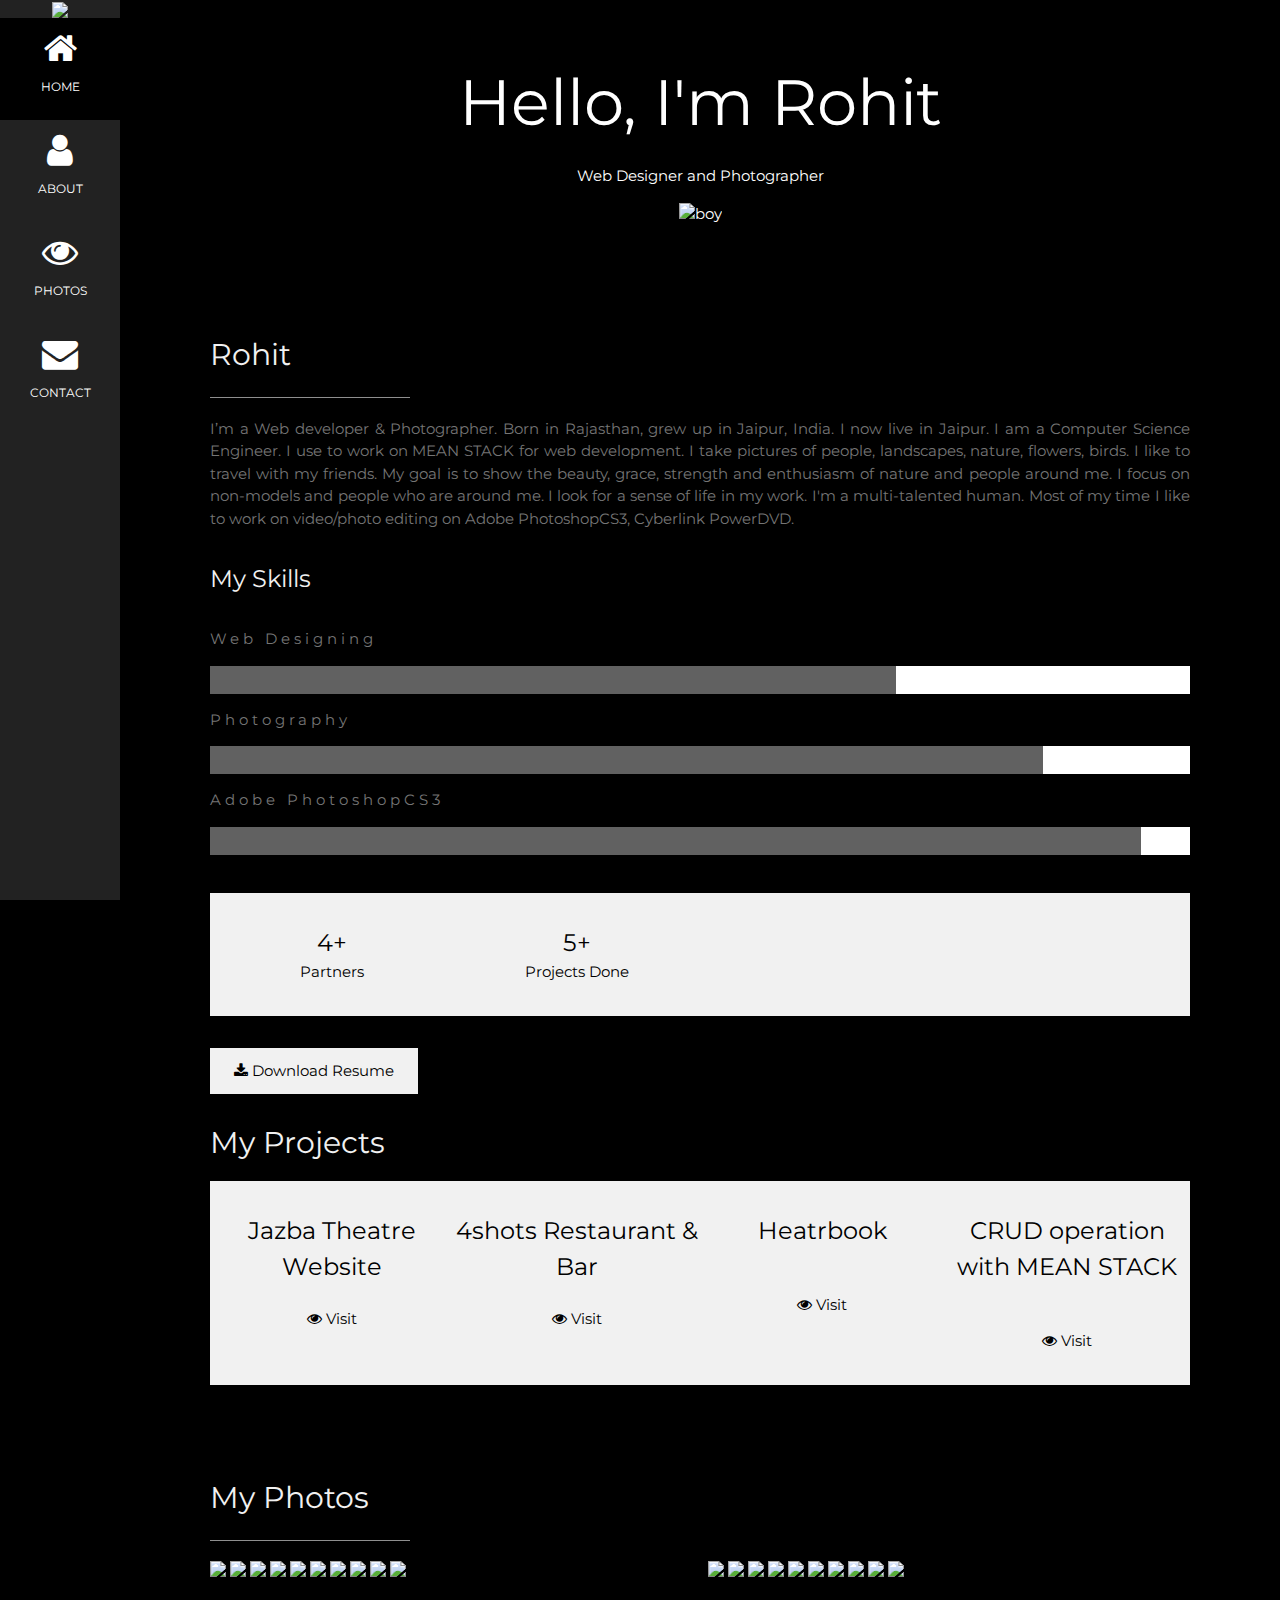
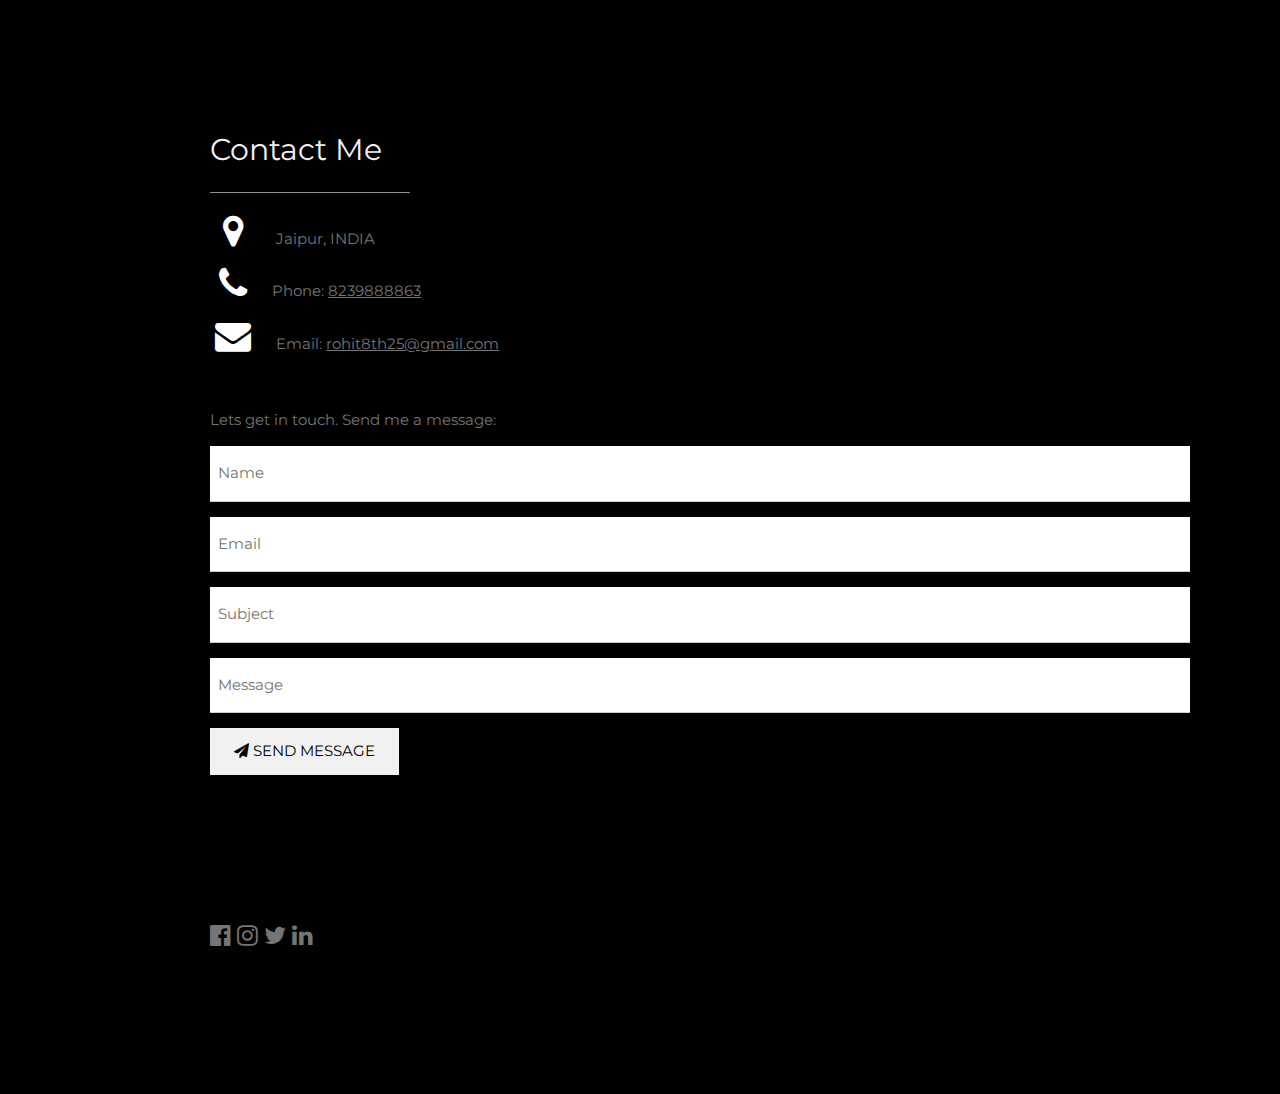
==== main.html @ ea78cacd "Add files via upload" ====
<!DOCTYPE html>
<html>
<title>Rohit</title>
<head>
<meta charset="UTF-8">
<meta name="viewport" content="width=device-width, initial-scale=1">
<link rel="stylesheet" href="https://www.w3schools.com/w3css/4/w3.css">
<link rel="stylesheet" href="https://fonts.googleapis.com/css?family=Montserrat">
<link rel="stylesheet" href="https://cdnjs.cloudflare.com/ajax/libs/font-awesome/4.7.0/css/font-awesome.min.css">
<meta charset="UTF-8">
<meta name="viewport" content="width=device-width, initial-scale=1">
<link rel="stylesheet" href="https://www.w3schools.com/w3css/4/w3.css">
<link rel="stylesheet" href="https://fonts.googleapis.com/css?family=Lato">
<link rel="stylesheet" href="https://cdnjs.cloudflare.com/ajax/libs/font-awesome/4.7.0/css/font-awesome.min.css">
<style>
body, h1,h2,h3,h4,h5,h6 {font-family: "Montserrat", sans-serif}
.w3-row-padding img {margin-bottom: 12px}
/* Set the width of the sidebar to 120px */
.w3-sidebar {width: 120px;background: #222;}
/* Add a left margin to the "page content" that matches the width of the sidebar (120px) */
#main {margin-left: 120px}
/* Remove margins from "page content" on small screens */
@media only screen and (max-width: 600px) {#main {margin-left: 0}}
</style>

<link rel="icon" type="x-icon" href="rohit.ico" />
</head>
<body class="w3-black">

<!-- Icon Bar (Sidebar - hidden on small screens) -->
<nav class="w3-sidebar w3-bar-block w3-small w3-hide-small w3-center">
  <!-- Avatar image in top left corner -->
  <img src="image/dp1.jpg" style="width:100%">
  <a href="#" class="w3-bar-item w3-button w3-padding-large w3-black">
    <i class="fa fa-home w3-xxlarge"></i>
    <p>HOME</p>
  </a>
  <a href="#about" class="w3-bar-item w3-button w3-padding-large w3-hover-black">
    <i class="fa fa-user w3-xxlarge"></i>
    <p>ABOUT</p>
  </a>
  <a href="#photos" class="w3-bar-item w3-button w3-padding-large w3-hover-black">
    <i class="fa fa-eye w3-xxlarge"></i>
    <p>PHOTOS</p>
  </a>
  <a href="#contact" class="w3-bar-item w3-button w3-padding-large w3-hover-black">
    <i class="fa fa-envelope w3-xxlarge"></i>
    <p>CONTACT</p>
  </a>
</nav>

<!-- Navbar on small screens (Hidden on medium and large screens) -->
<div class="w3-top w3-hide-large w3-hide-medium" id="myNavbar">
  <div class="w3-bar w3-black w3-opacity w3-hover-opacity-off w3-center w3-small">
    <a href="#" class="w3-bar-item w3-button" style="width:25% !important">HOME</a>
    <a href="#about" class="w3-bar-item w3-button" style="width:25% !important">ABOUT</a>
    <a href="#photos" class="w3-bar-item w3-button" style="width:25% !important">PHOTOS</a>
    <a href="#contact" class="w3-bar-item w3-button" style="width:25% !important">CONTACT</a>
  </div>
</div>

<!-- Page Content -->
<div class="w3-padding-large" id="main">
  <!-- Header/Home -->
  <header class="w3-container w3-padding-32 w3-center w3-black" id="home">
    <h1 class="w3-jumbo"><span class="w3-hide-small">Hello, I'm</span> Rohit</h1>
    <p>Web Designer and Photographer</p>
    <img src="image/full COPY.jpg" alt="boy" class="w3-image" width="992" height="1108">
  </header>

  <!-- About Section -->
  <div class="w3-content w3-justify w3-text-grey w3-padding-64" id="about">
    <h2 class="w3-text-light-grey">Rohit</h2>
    <hr style="width:200px" class="w3-opacity">
    <p>I’m a Web developer & Photographer. Born in Rajasthan, grew up in Jaipur, India. I now live in Jaipur. 
        I am a Computer Science Engineer. I use to work on MEAN STACK for web development.
        I take pictures of people, landscapes, nature, flowers, birds.
        I like to travel with my friends.
        My goal is to show the beauty, grace, strength and enthusiasm of nature and people around me. I focus on non-models and
        people who are around me. I look for a sense of life in my work. I'm a multi-talented human. 
        Most of my time I like to work on video/photo editing on Adobe PhotoshopCS3, Cyberlink PowerDVD.
    </p>
    <h3 class="w3-padding-16 w3-text-light-grey">My Skills</h3>
    <p class="w3-wide">Web Designing</p>
    <div class="w3-white">
      <div class="w3-dark-grey" style="height:28px;width:70%"></div>
    </div>
    <p class="w3-wide">Photography</p>
    <div class="w3-white">
      <div class="w3-dark-grey" style="height:28px;width:85%"></div>
    </div>
    <p class="w3-wide">Adobe PhotoshopCS3</p>
    <div class="w3-white">
      <div class="w3-dark-grey" style="height:28px;width:95%"></div>
    </div><br>
    
    <div class="w3-row w3-center w3-padding-16 w3-section w3-light-grey">
      <div class="w3-quarter w3-section">
        <span class="w3-xlarge">4+</span><br>
        Partners
      </div>
      <div class="w3-quarter w3-section">
        <span class="w3-xlarge">5+</span><br>
        Projects Done
      </div>
      <!-- <div class="w3-quarter w3-section">
        <span class="w3-xlarge">89+</span><br>
        Happy Clients
      </div> -->
      <!-- <div class="w3-quarter w3-section">
        <span class="w3-xlarge">150+</span><br>
        Meetings
      </div> -->
    </div>

    <button class="w3-button w3-light-grey w3-padding-large w3-section">
      <i class="fa fa-download"></i> <a href="Rohit's Resume.pdf" style="text-decoration: none"> Download Resume </a>
    </button>
    
    <!-- Grid for pricing tables
    <h3 class="w3-padding-16 w3-text-light-grey">My Price</h3>
    <div class="w3-row-padding" style="margin:0 -16px">
      <div class="w3-half w3-margin-bottom">
        <ul class="w3-ul w3-white w3-center w3-opacity w3-hover-opacity-off">
          <li class="w3-dark-grey w3-xlarge w3-padding-32">Basic</li>
          <li class="w3-padding-16">Web Design</li>
          <li class="w3-padding-16">Photography</li>
          <li class="w3-padding-16">5GB Storage</li>
          <li class="w3-padding-16">Mail Support</li>
          <li class="w3-padding-16">
            <h2>$ 10</h2>
            <span class="w3-opacity">per month</span>
          </li>
          <li class="w3-light-grey w3-padding-24">
            <button class="w3-button w3-white w3-padding-large w3-hover-black">Sign Up</button>
          </li>
        </ul>
      </div>

      <div class="w3-half">
        <ul class="w3-ul w3-white w3-center w3-opacity w3-hover-opacity-off">
          <li class="w3-dark-grey w3-xlarge w3-padding-32">Pro</li>
          <li class="w3-padding-16">Web Design</li>
          <li class="w3-padding-16">Photography</li>
          <li class="w3-padding-16">50GB Storage</li>
          <li class="w3-padding-16">Endless Support</li>
          <li class="w3-padding-16">
            <h2>$ 25</h2>
            <span class="w3-opacity">per month</span>
          </li>
          <li class="w3-light-grey w3-padding-24">
            <button class="w3-button w3-white w3-padding-large w3-hover-black">Sign Up</button>
          </li>
        </ul>
      </div>
    End Grid/Pricing tables
    </div> -->
    
    <!-- Testimonials -->
    <!-- <h3 class="w3-padding-24 w3-text-light-grey">My Reputation</h3>  
    <img src="/w3images/bandmember.jpg" alt="Avatar" class="w3-left w3-circle w3-margin-right" style="width:80px">
    <p><span class="w3-large w3-margin-right">Chris Fox.</span> CEO at Mighty Schools.</p>
    <p>Jane Doe saved us from a web disaster.</p><br>
    
    <img src="/w3images/avatar_g2.jpg" alt="Avatar" class="w3-left w3-circle w3-margin-right" style="width:80px">
    <p><span class="w3-large w3-margin-right">Rebecca Flex.</span> CEO at Company.</p>
    <p>No one is better than Jane Doe.</p>
  </div>  --><br>

  <h2 class="w3-text-light-grey">My Projects</h2>
  <div class="w3-row w3-center w3-padding-16 w3-section w3-light-grey">
        <div class="w3-quarter w3-section">
          <span class="w3-xlarge">Jazba Theatre Website</span><br><br>
          <i class="fa fa-eye"></i><a href="http://jazbatheatre.000webhostapp.com/" style="text-decoration: none"> Visit</a>
        </div>
        
        <div class="w3-quarter w3-section">
            <span class="w3-xlarge">4shots Restaurant & Bar</span><br><br>
            <i class="fa fa-eye"></i><a href="www.4shots.000webhostapp.com" style="text-decoration: none"> Visit</a>
        </div>

        <div class="w3-quarter w3-section">
             <span class="w3-xlarge">Heatrbook</span><br><br><br>
            <i class="fa fa-eye"></i><a href="#" style="text-decoration: none"> Visit</a>
        </div>

        <div class="w3-quarter w3-section">
            <span class="w3-xlarge">CRUD operation with MEAN STACK</span><br><br><br>
            <i class="fa fa-eye"></i><a href="#" style="text-decoration: none"> Visit</a>
        </div>



  
      </div>
  
  <!-- Portfolio Section -->
  <div class="w3-padding-64 w3-content" id="photos">
    <h2 class="w3-text-light-grey">My Photos</h2>
    <hr style="width:200px" class="w3-opacity">

    <!-- Grid for photos -->
    <div class="w3-row-padding" style="margin:0 -16px">
      <div class="w3-half">
        <img src="image/1.jpg" style="width:100%">
        <img src="image/2.jpg" style="width:100%">
        <img src="image/3.jpg" style="width:100%">
        <img src="image/4.jpg" style="width:100%">
        <img src="image/5.jpg" style="width:100%">
        <img src="image/6.jpg" style="width:100%">
        <img src="image/7.jpg" style="width:100%">
        <img src="image/8.jpg" style="width:100%">
        <img src="image/9.jpg" style="width:100%">
        <img src="image/20.jpg" style="width:100%">
        
      </div>

      <div class="w3-half">
            <img src="image/11.jpg" style="width:100%">  
            <img src="image/12.jpg" style="width:100%">
            <img src="image/13.jpg" style="width:100%">
            <img src="image/14.jpg" style="width:100%">
            <img src="image/15.jpg" style="width:100%">
            <img src="image/16.jpg" style="width:100%">
            <img src="image/17.jpg" style="width:100%">
            <img src="image/18.jpg" style="width:100%">
            <img src="image/19.jpg" style="width:100%">
            <img src="image/21.jpg" style="width:100%">
      </div>
    <!-- End photo grid -->
    </div>
  <!-- End Portfolio Section -->
  </div>

  <!-- Contact Section -->
  <div class="w3-padding-64 w3-content w3-text-grey" id="contact">
    <h2 class="w3-text-light-grey">Contact Me</h2>
    <hr style="width:200px" class="w3-opacity">

    <div class="w3-section">
      <p><i class="fa fa-map-marker fa-fw w3-text-white w3-xxlarge w3-margin-right"></i> Jaipur, INDIA</p>
      <p><i class="fa fa-phone fa-fw w3-text-white w3-xxlarge w3-margin-right"></i>Phone: <a href="tel:8239888863">8239888863</a></p>
      <p><i class="fa fa-envelope fa-fw w3-text-white w3-xxlarge w3-margin-right"> </i> Email: <a href="mailto:rohit8th35@gmail.com">rohit8th25@gmail.com</a> </p>
    </div><br>
    <p>Lets get in touch. Send me a message:</p>

    <form action="/action_page.php" target="_blank">
      <p><input class="w3-input w3-padding-16" type="text" placeholder="Name" required name="Name"></p>
      <p><input class="w3-input w3-padding-16" type="text" placeholder="Email" required name="Email"></p>
      <p><input class="w3-input w3-padding-16" type="text" placeholder="Subject" required name="Subject"></p>
      <p><input class="w3-input w3-padding-16" type="text" placeholder="Message" required name="Message"></p>
      <p>
        <button class="w3-button w3-light-grey w3-padding-large" type="submit">
          <i class="fa fa-paper-plane"></i> SEND MESSAGE
        </button>
      </p>
    </form>
  <!-- End Contact Section -->
  </div>
  
    <!-- Footer -->
  <footer class="w3-content w3-padding-64 w3-text-grey w3-xlarge">
    <a href="https://www.facebook.com/RNForever77"><i class="fa fa-facebook-official w3-hover-opacity"></a></i>
    <a href="https://www.instagram.com/rnforever77/"></a><i class="fa fa-instagram w3-hover-opacity"></a></i>
    <a href="https://twitter.com/rohit8th25"><i class="fa fa-twitter w3-hover-opacity"></a></i>
    <a href="https://www.linkedin.com/in/rohitlikhala7797/"><i class="fa fa-linkedin w3-hover-opacity"></a></i>
  <!-- End footer -->
  </footer>

<!-- END PAGE CONTENT -->
</div>

</body>
</html>
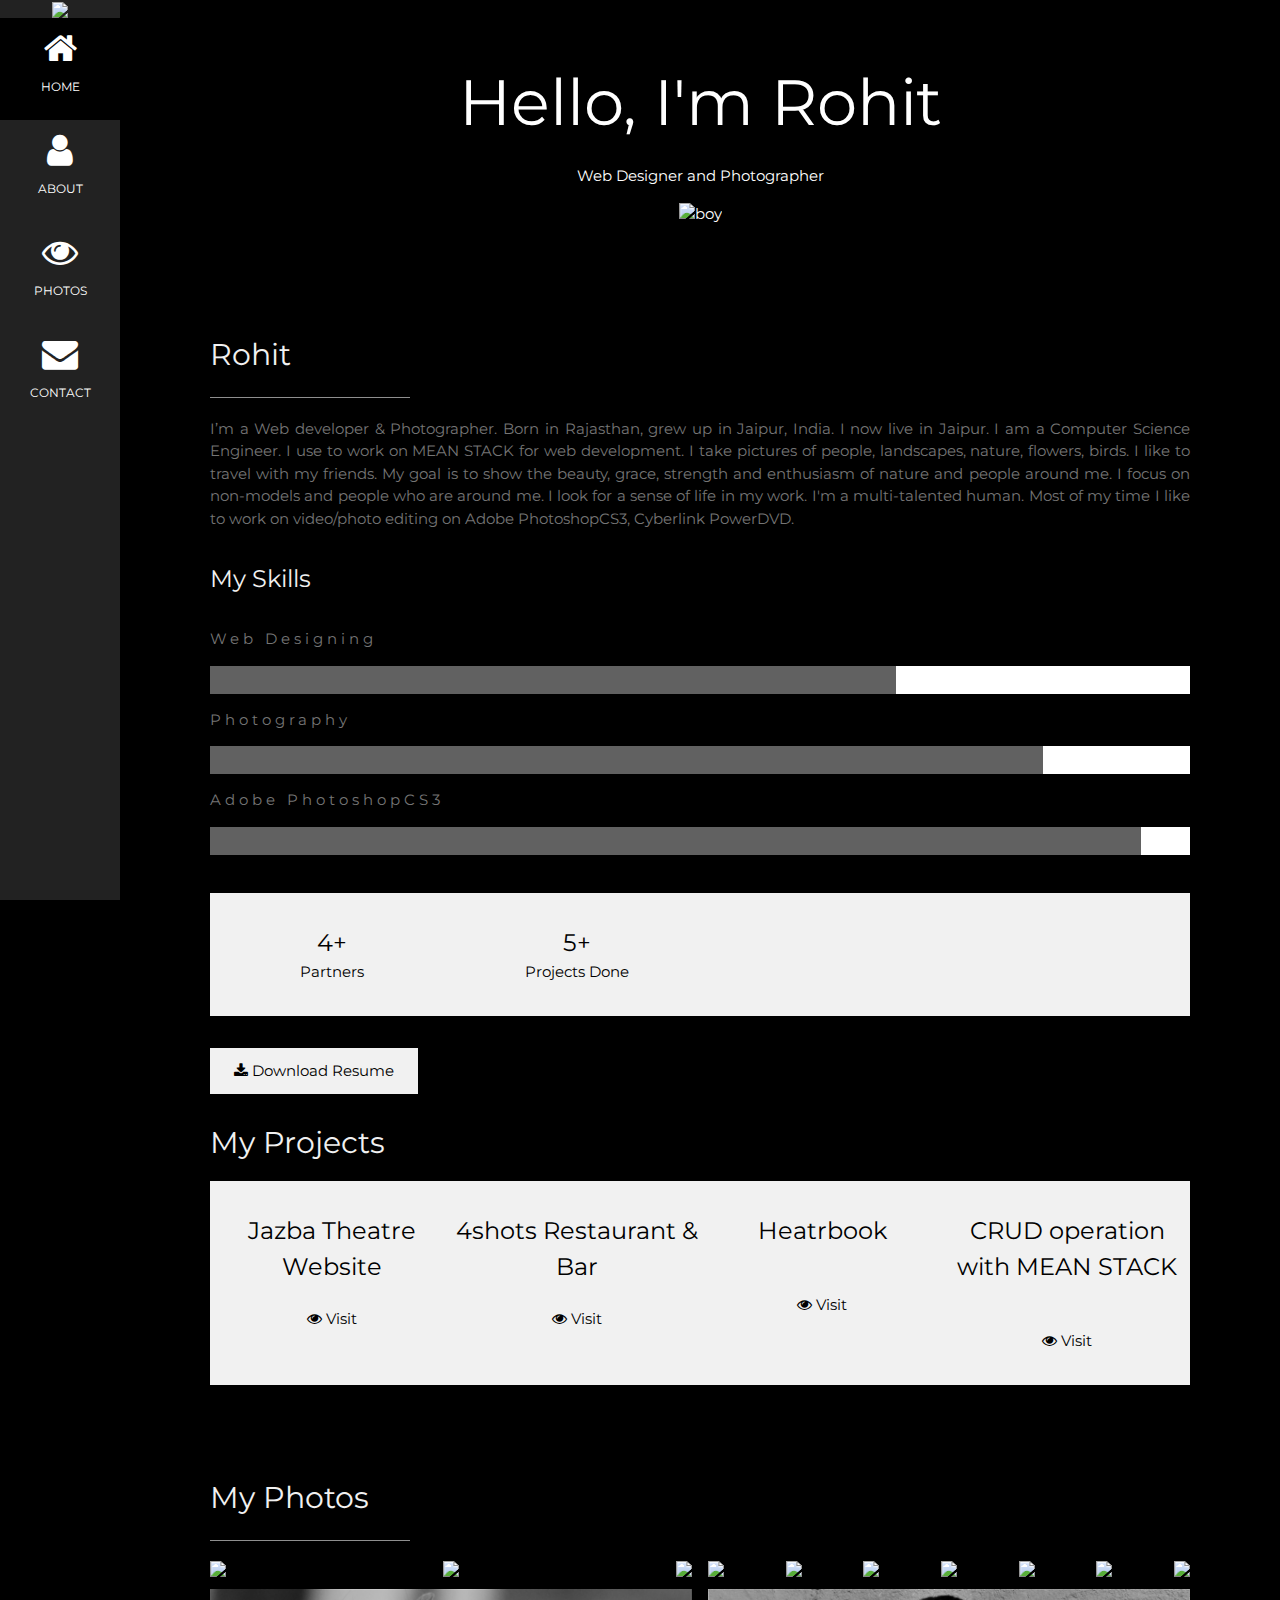
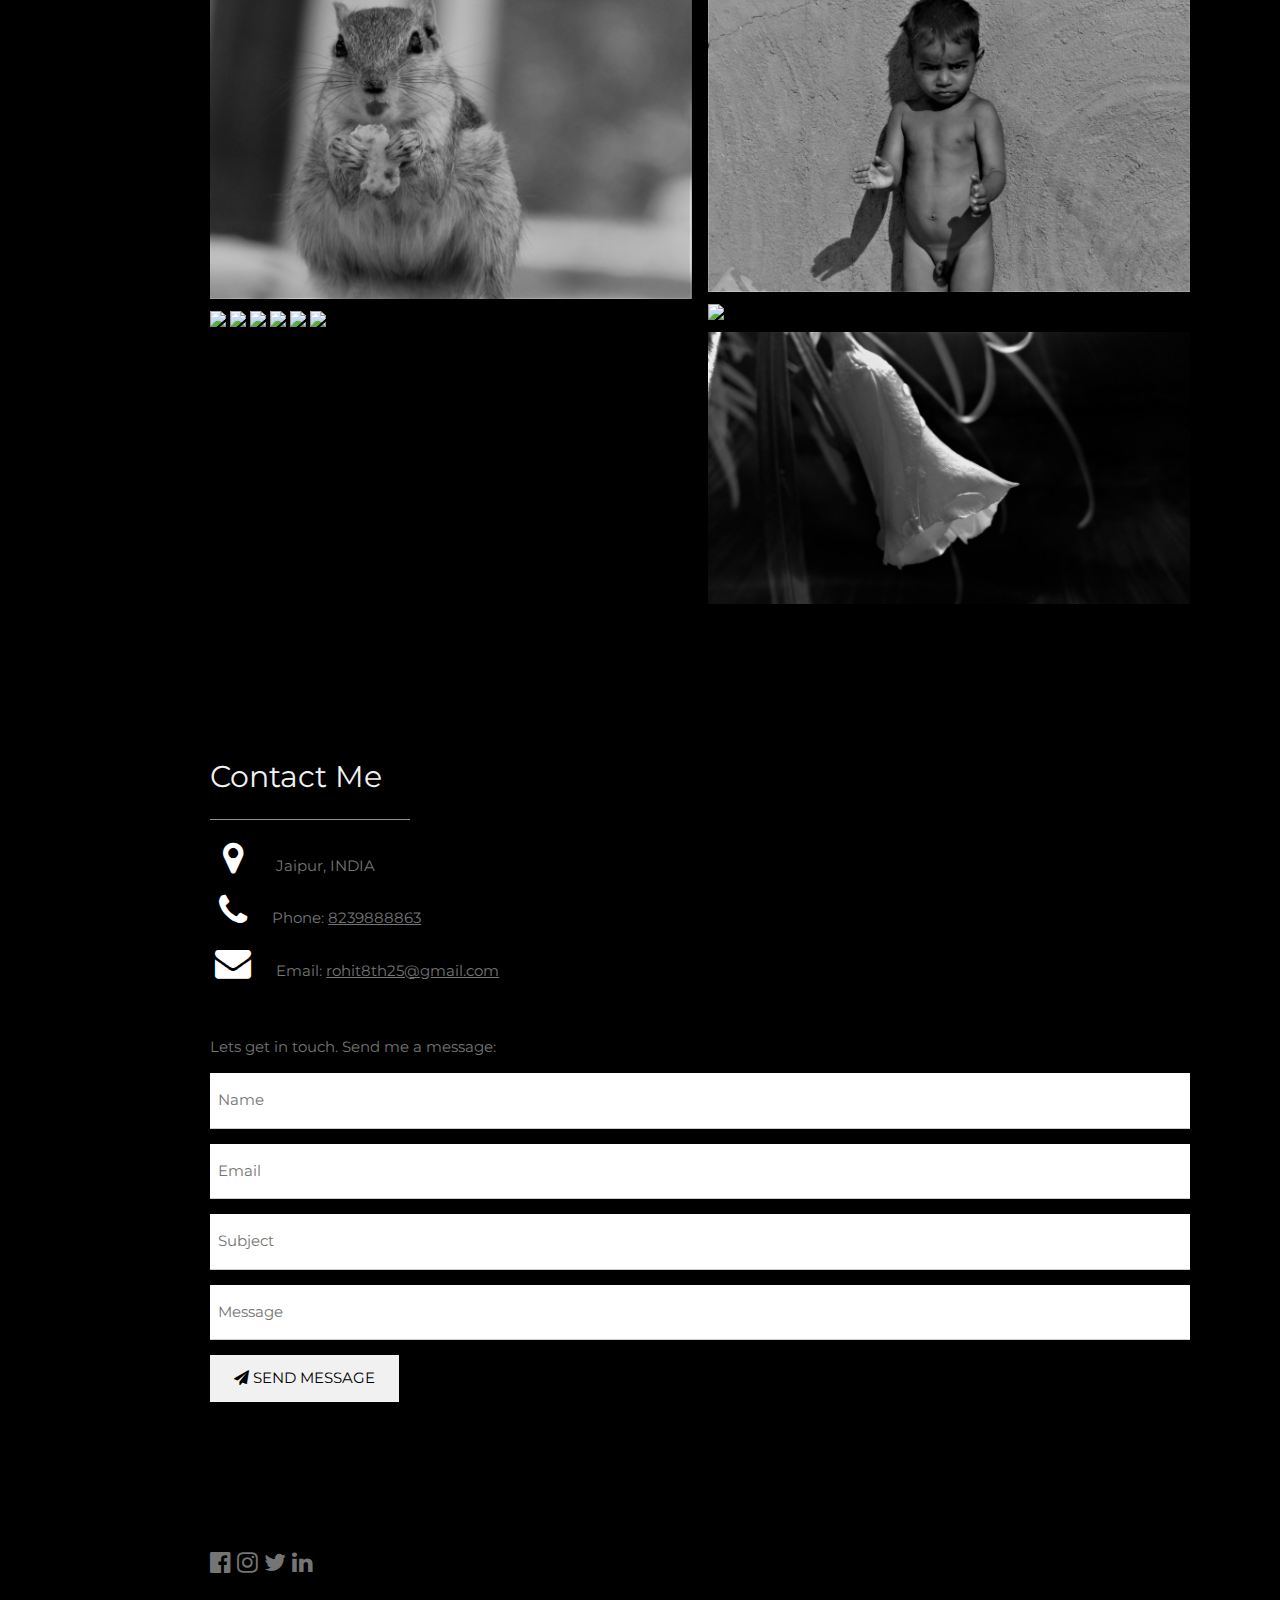
==== commit aa874981: "Update main.html" ====
--- a/main.html
+++ b/main.html
@@ -202,30 +202,30 @@
     <!-- Grid for photos -->
     <div class="w3-row-padding" style="margin:0 -16px">
       <div class="w3-half">
-        <img src="image/1.jpg" style="width:100%">
-        <img src="image/2.jpg" style="width:100%">
-        <img src="image/3.jpg" style="width:100%">
-        <img src="image/4.jpg" style="width:100%">
-        <img src="image/5.jpg" style="width:100%">
-        <img src="image/6.jpg" style="width:100%">
-        <img src="image/7.jpg" style="width:100%">
-        <img src="image/8.jpg" style="width:100%">
-        <img src="image/9.jpg" style="width:100%">
-        <img src="image/20.jpg" style="width:100%">
+        <img src="1.jpg" style="width:100%">
+        <img src="2.jpg" style="width:100%">
+        <img src="3.jpg" style="width:100%">
+        <img src="4.jpg" style="width:100%">
+        <img src="5.jpg" style="width:100%">
+        <img src="6.jpg" style="width:100%">
+        <img src="7.jpg" style="width:100%">
+        <img src="8.jpg" style="width:100%">
+        <img src="9.jpg" style="width:100%">
+        <img src="20.jpg" style="width:100%">
         
       </div>
 
       <div class="w3-half">
-            <img src="image/11.jpg" style="width:100%">  
-            <img src="image/12.jpg" style="width:100%">
-            <img src="image/13.jpg" style="width:100%">
-            <img src="image/14.jpg" style="width:100%">
-            <img src="image/15.jpg" style="width:100%">
-            <img src="image/16.jpg" style="width:100%">
-            <img src="image/17.jpg" style="width:100%">
-            <img src="image/18.jpg" style="width:100%">
-            <img src="image/19.jpg" style="width:100%">
-            <img src="image/21.jpg" style="width:100%">
+            <img src="11.jpg" style="width:100%">  
+            <img src="12.jpg" style="width:100%">
+            <img src="13.jpg" style="width:100%">
+            <img src="14.jpg" style="width:100%">
+            <img src="15.jpg" style="width:100%">
+            <img src="16.jpg" style="width:100%">
+            <img src="17.jpg" style="width:100%">
+            <img src="18.jpg" style="width:100%">
+            <img src="19.jpg" style="width:100%">
+            <img src="21.jpg" style="width:100%">
       </div>
     <!-- End photo grid -->
     </div>
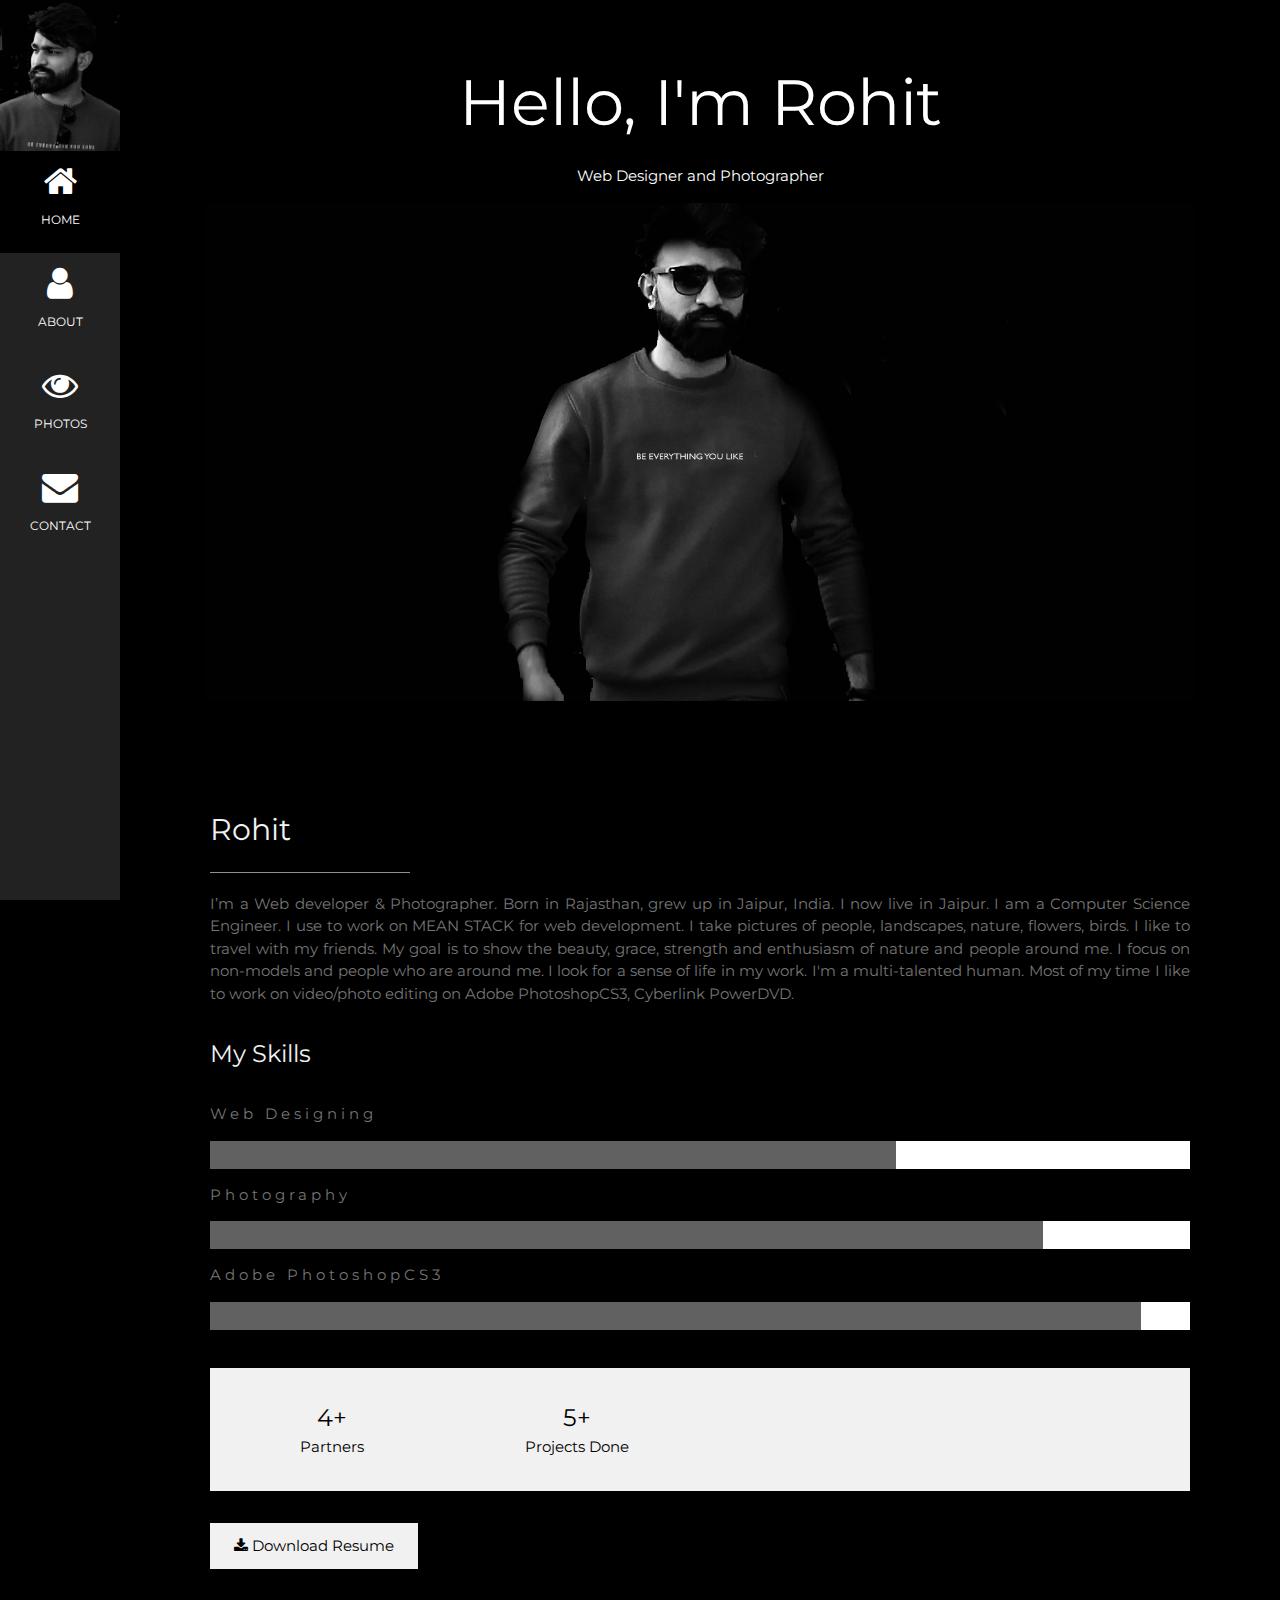
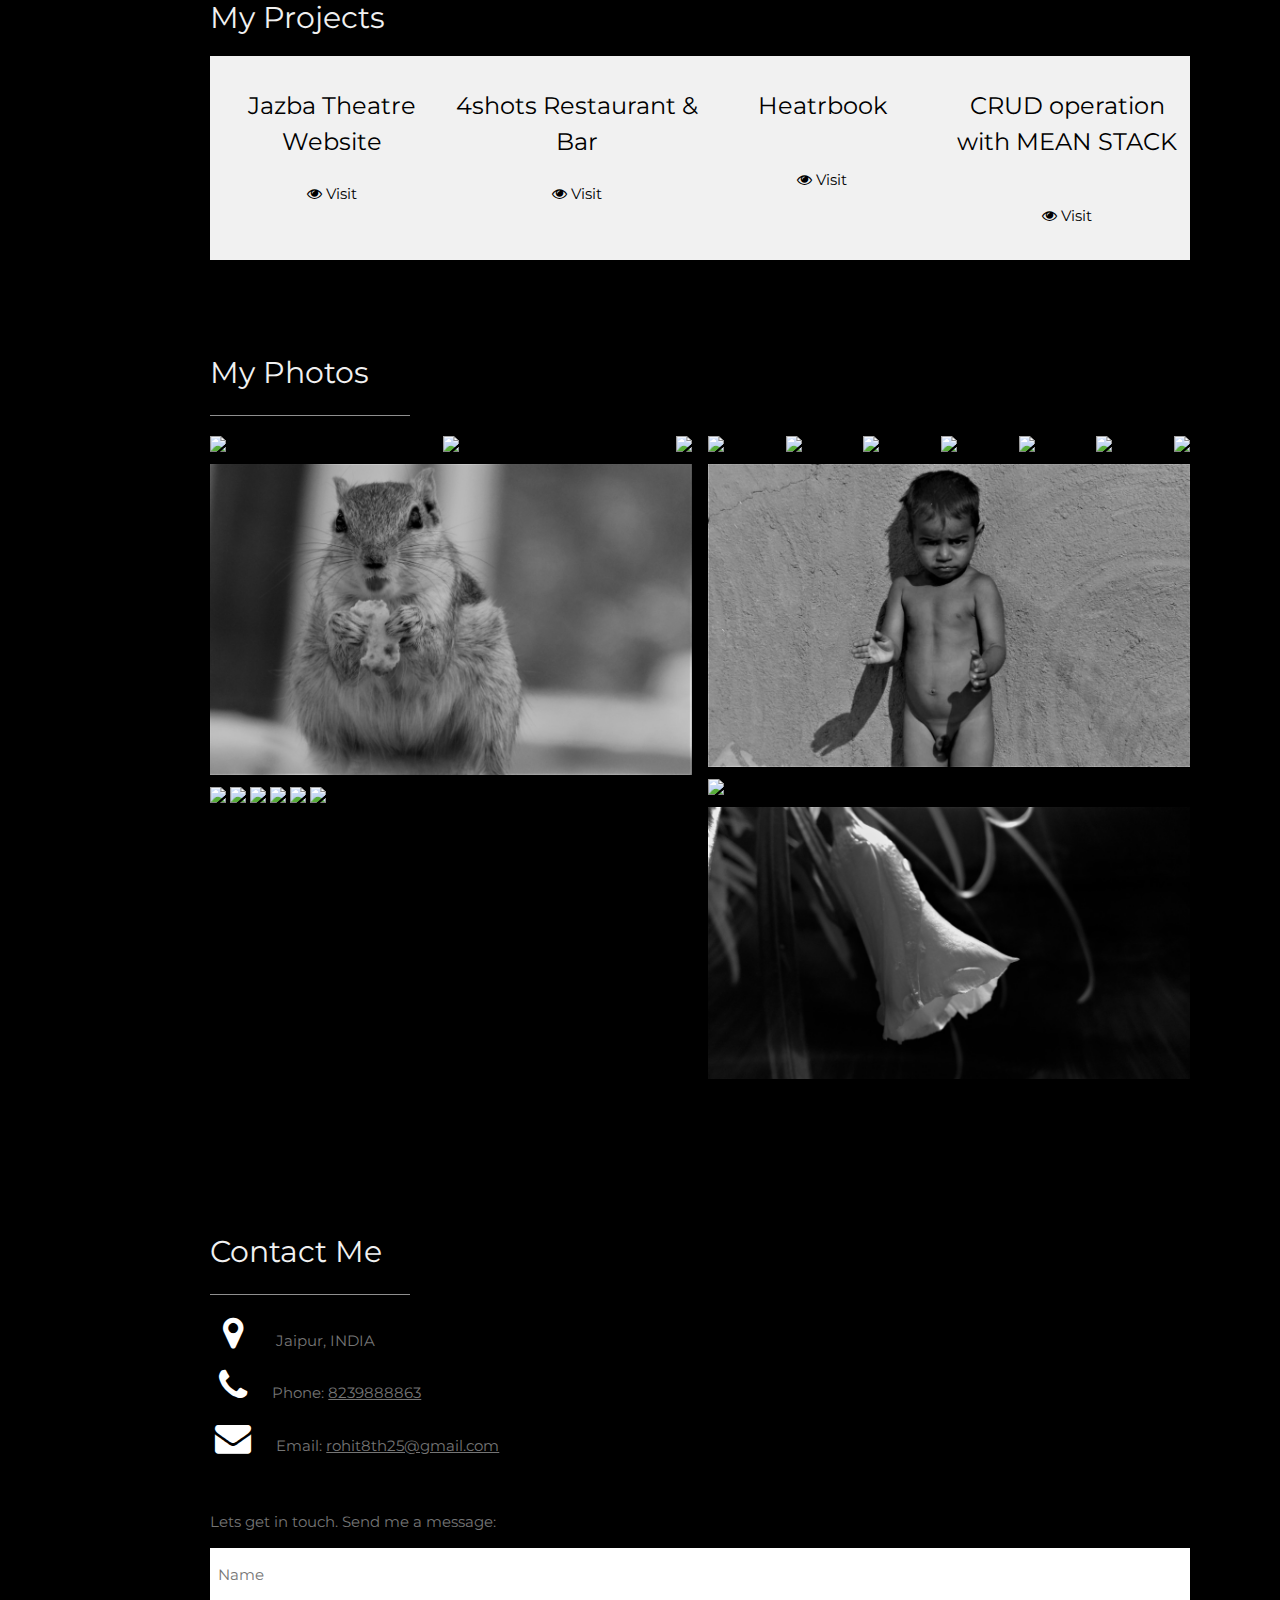
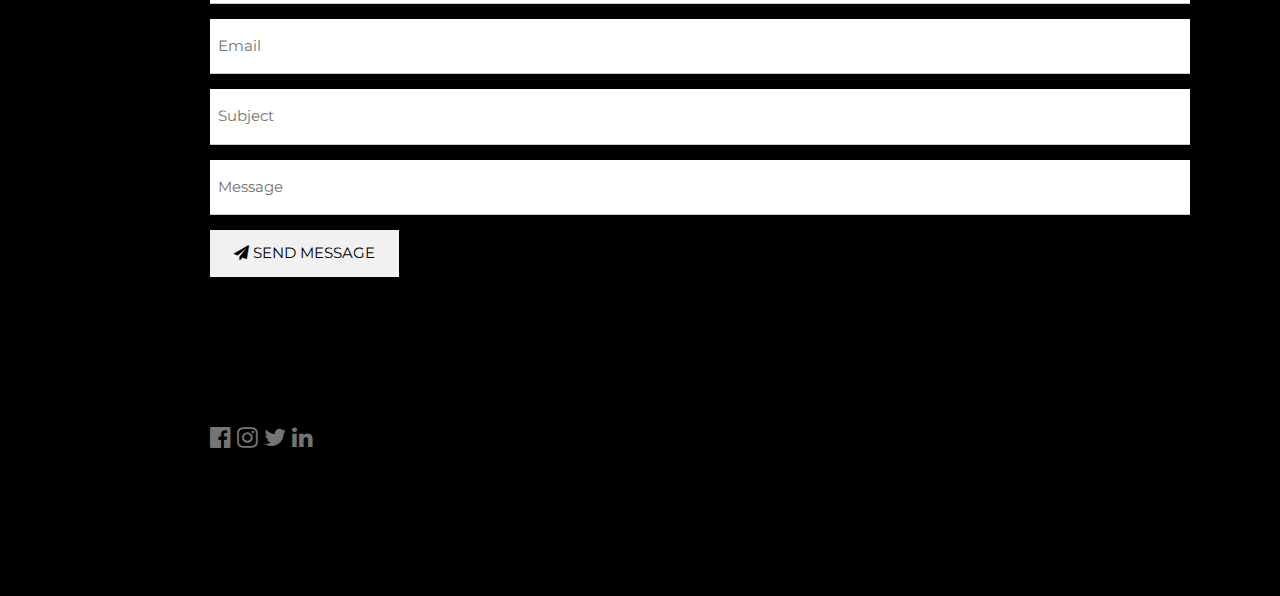
==== commit b3726427: "Update main.html" ====
--- a/main.html
+++ b/main.html
@@ -30,7 +30,7 @@
 <!-- Icon Bar (Sidebar - hidden on small screens) -->
 <nav class="w3-sidebar w3-bar-block w3-small w3-hide-small w3-center">
   <!-- Avatar image in top left corner -->
-  <img src="image/dp1.jpg" style="width:100%">
+  <img src="dp1.jpg" style="width:100%">
   <a href="#" class="w3-bar-item w3-button w3-padding-large w3-black">
     <i class="fa fa-home w3-xxlarge"></i>
     <p>HOME</p>
@@ -65,7 +65,7 @@
   <header class="w3-container w3-padding-32 w3-center w3-black" id="home">
     <h1 class="w3-jumbo"><span class="w3-hide-small">Hello, I'm</span> Rohit</h1>
     <p>Web Designer and Photographer</p>
-    <img src="image/full COPY.jpg" alt="boy" class="w3-image" width="992" height="1108">
+    <img src="full2.jpg" alt="boy" class="w3-image" width="992" height="1108">
   </header>
 
   <!-- About Section -->
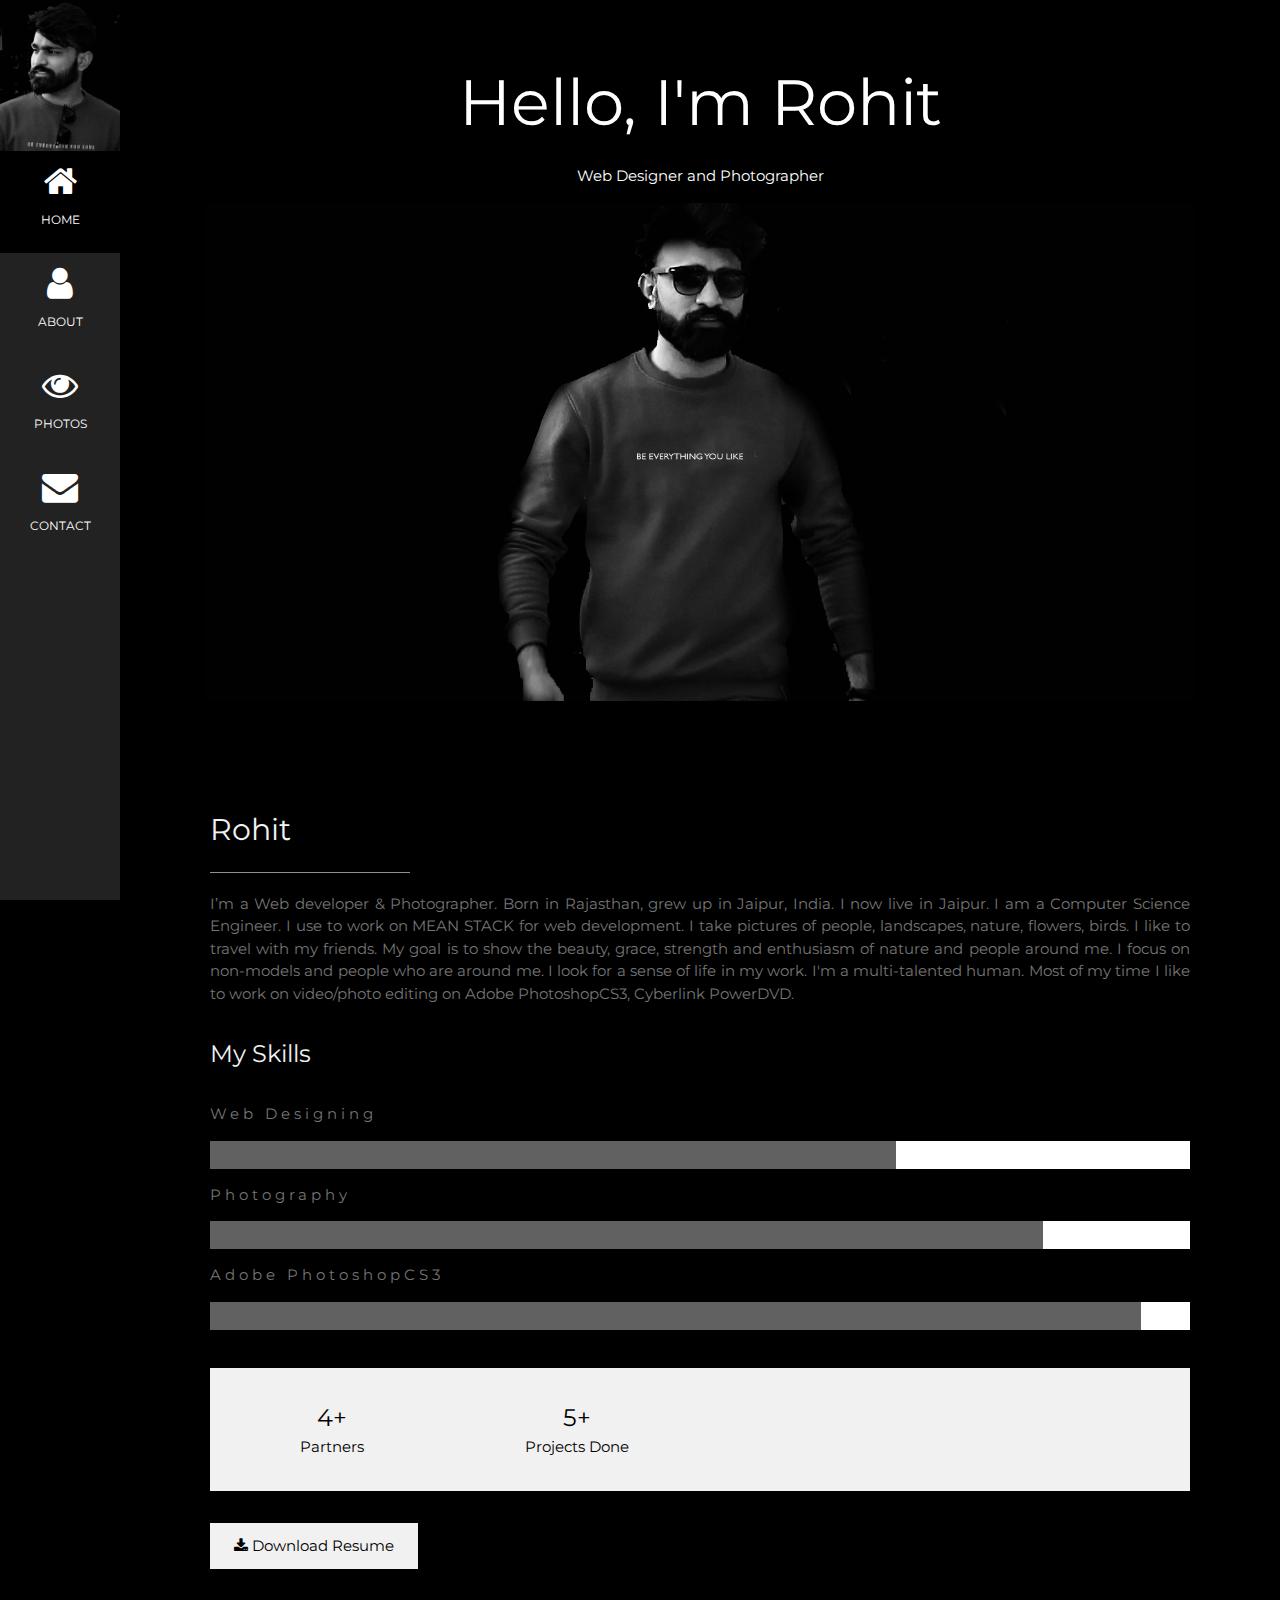
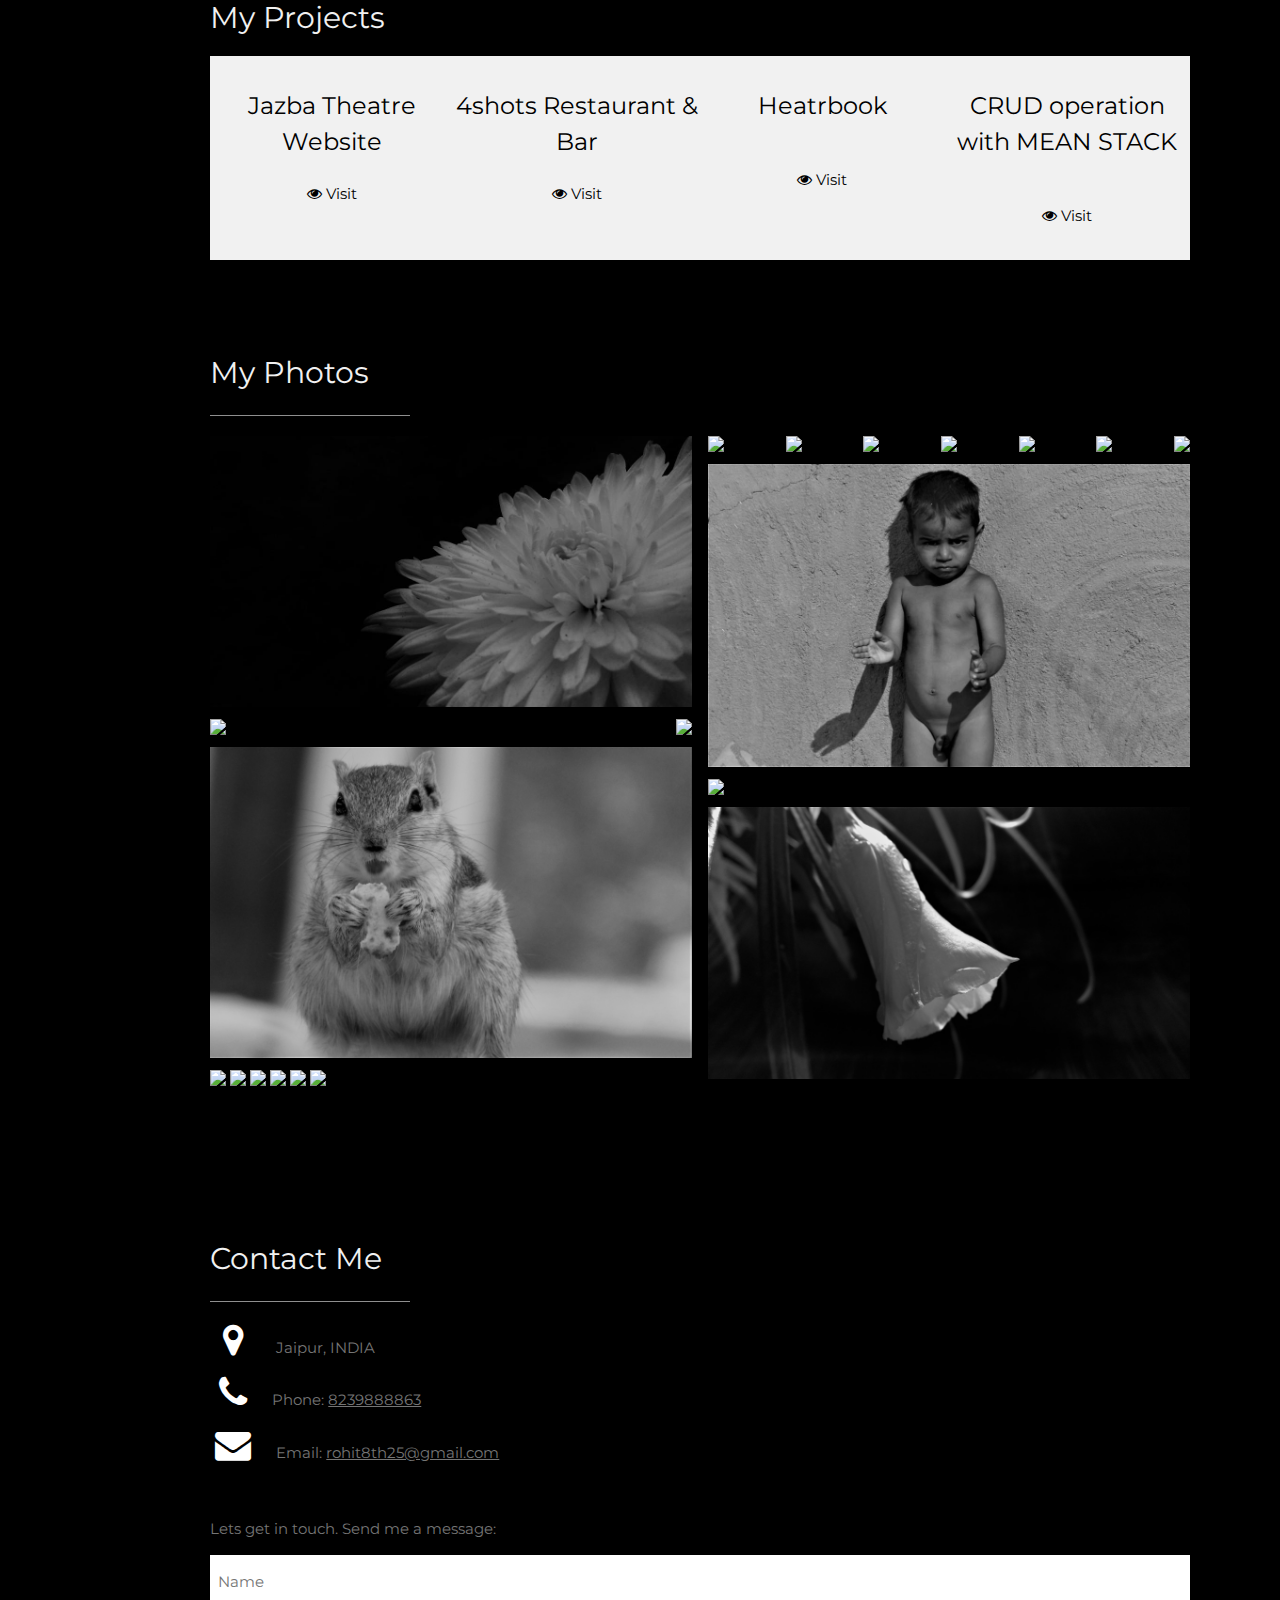
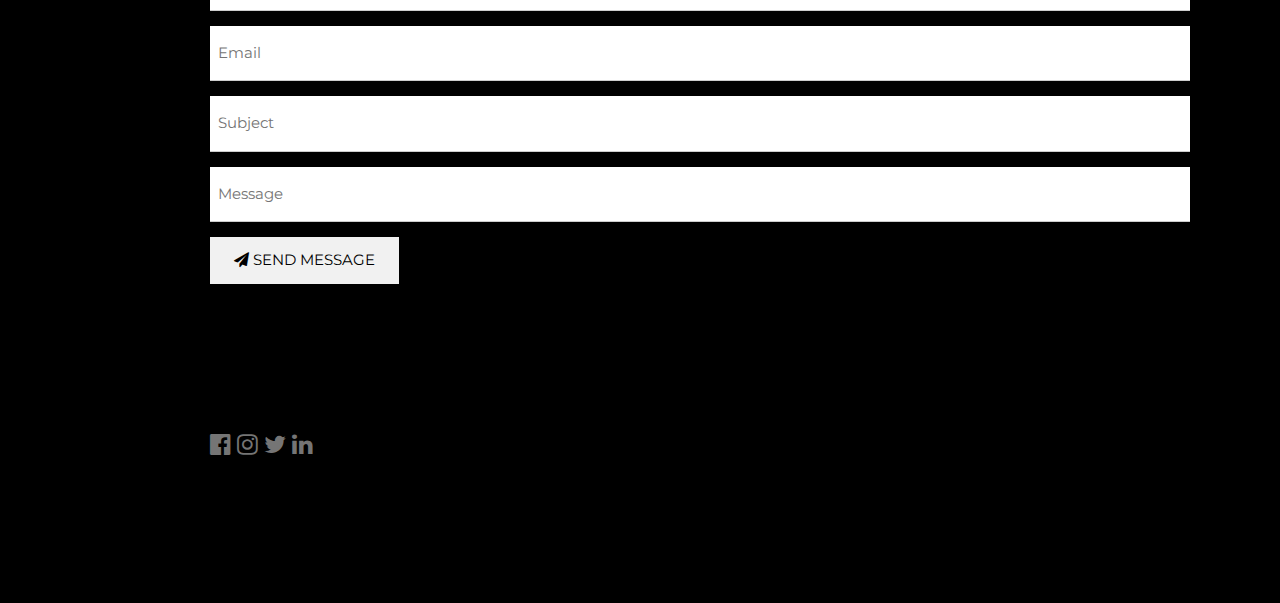
==== commit 34f3f47b: "Update main.html" ====
--- a/main.html
+++ b/main.html
@@ -65,7 +65,7 @@
   <header class="w3-container w3-padding-32 w3-center w3-black" id="home">
     <h1 class="w3-jumbo"><span class="w3-hide-small">Hello, I'm</span> Rohit</h1>
     <p>Web Designer and Photographer</p>
-    <img src="full2.jpg" alt="boy" class="w3-image" width="992" height="1108">
+    <img src="full2.jpg" alt="b" class="w3-image" width="992" height="1108">
   </header>
 
   <!-- About Section -->
@@ -202,7 +202,7 @@
     <!-- Grid for photos -->
     <div class="w3-row-padding" style="margin:0 -16px">
       <div class="w3-half">
-        <img src="1.jpg" style="width:100%">
+        <img src="1.JPG" style="width:100%">
         <img src="2.jpg" style="width:100%">
         <img src="3.jpg" style="width:100%">
         <img src="4.jpg" style="width:100%">
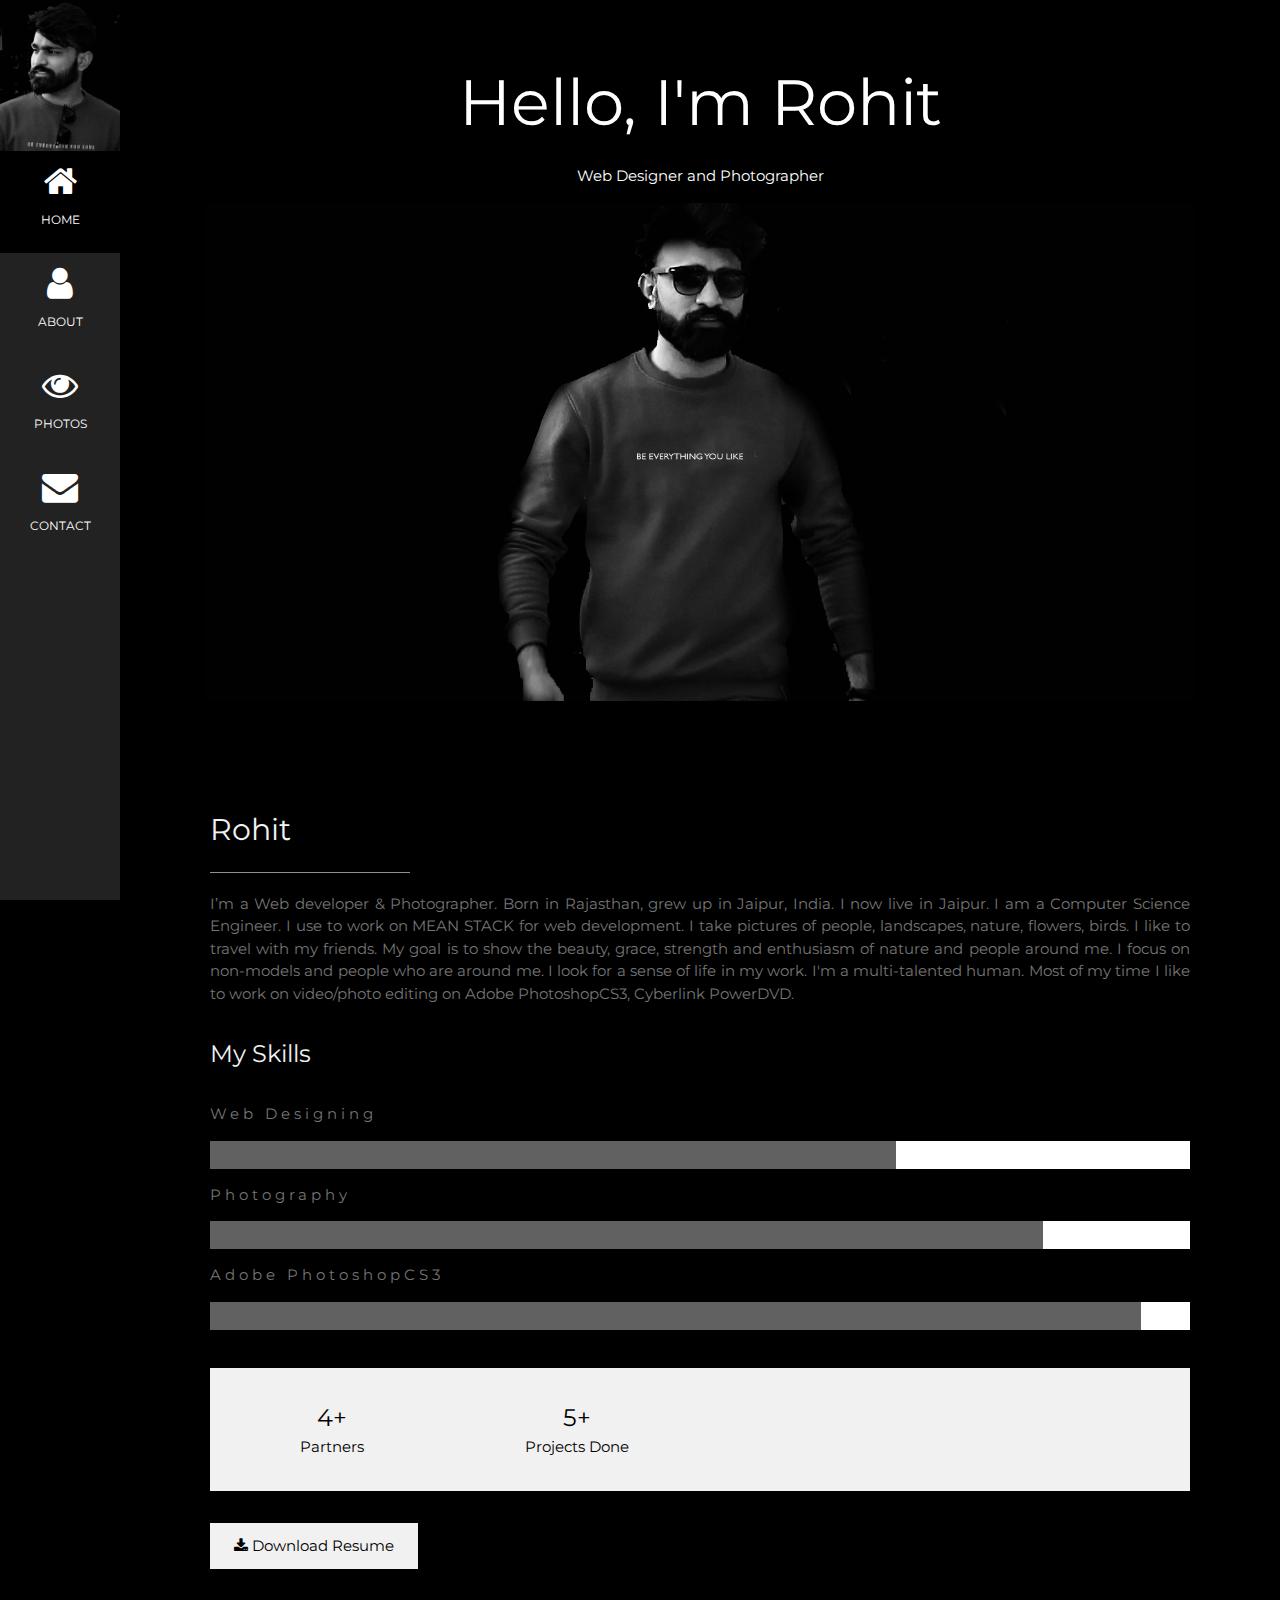
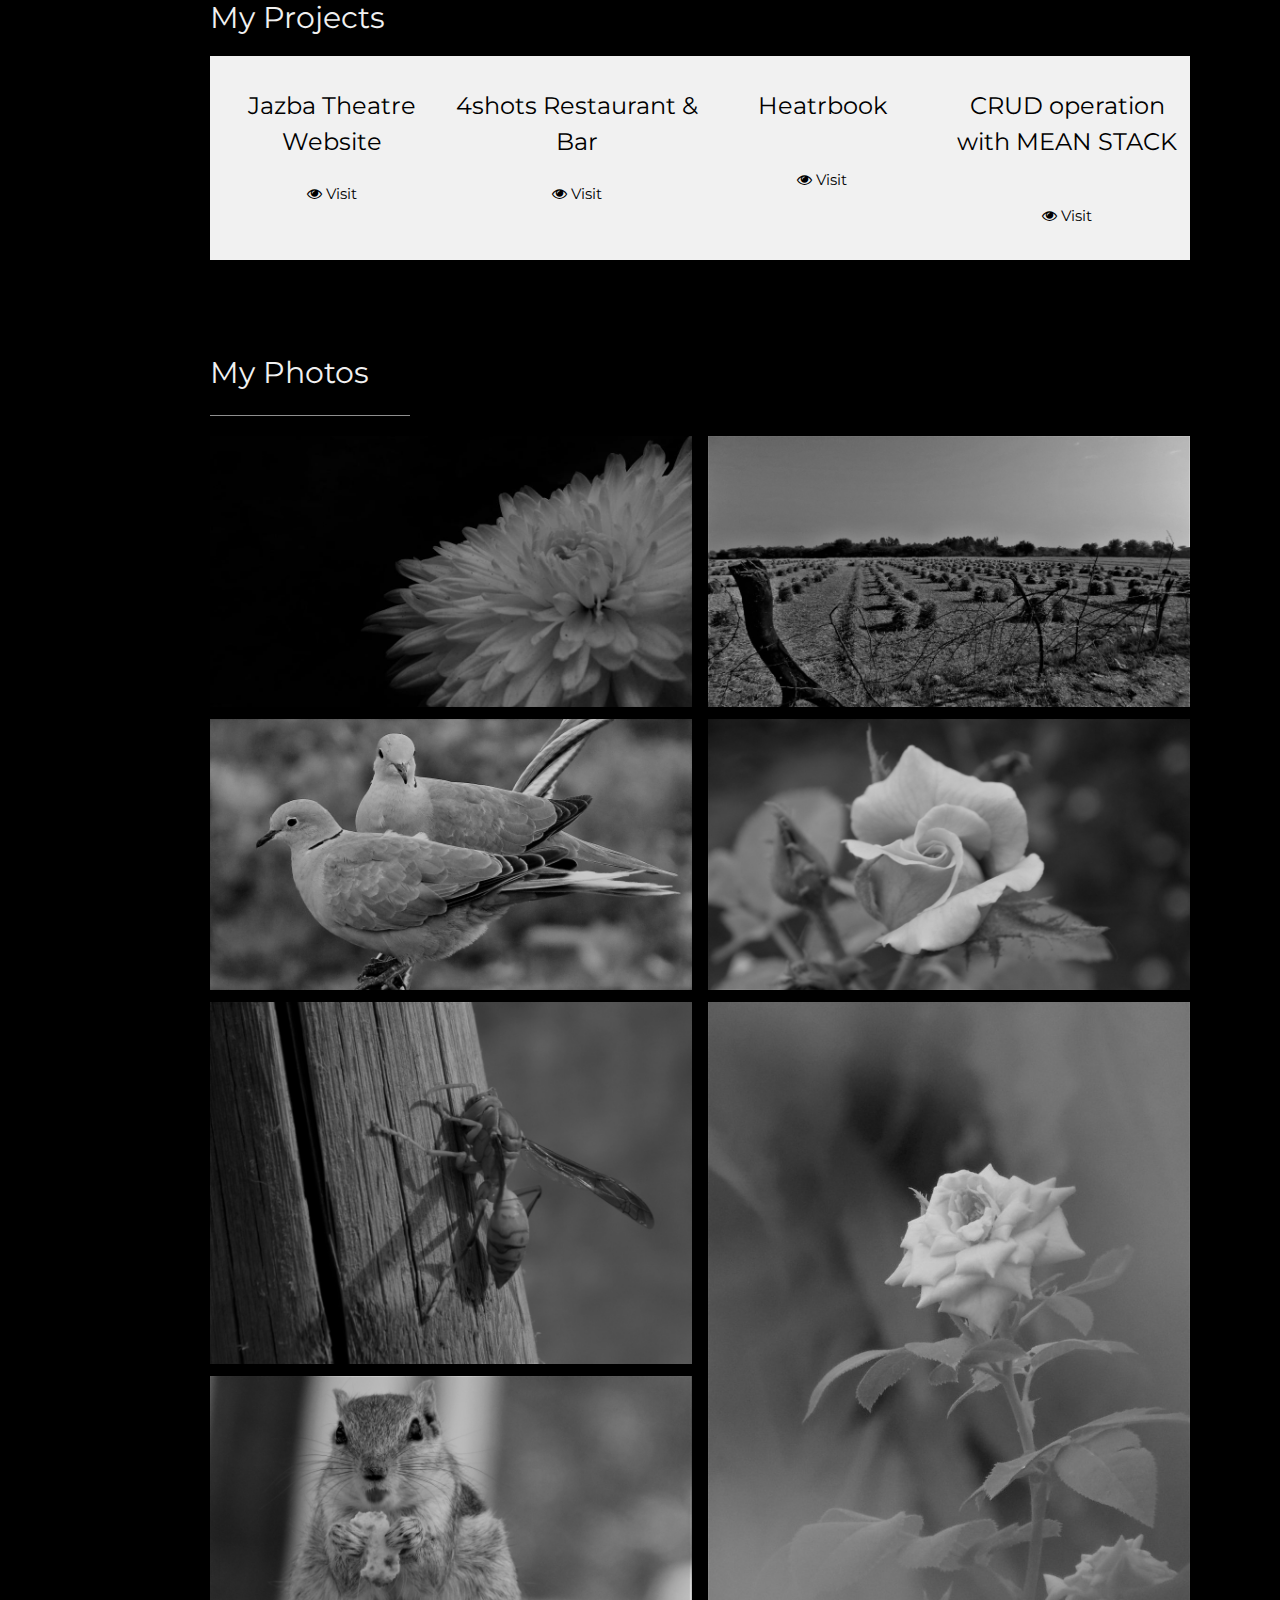
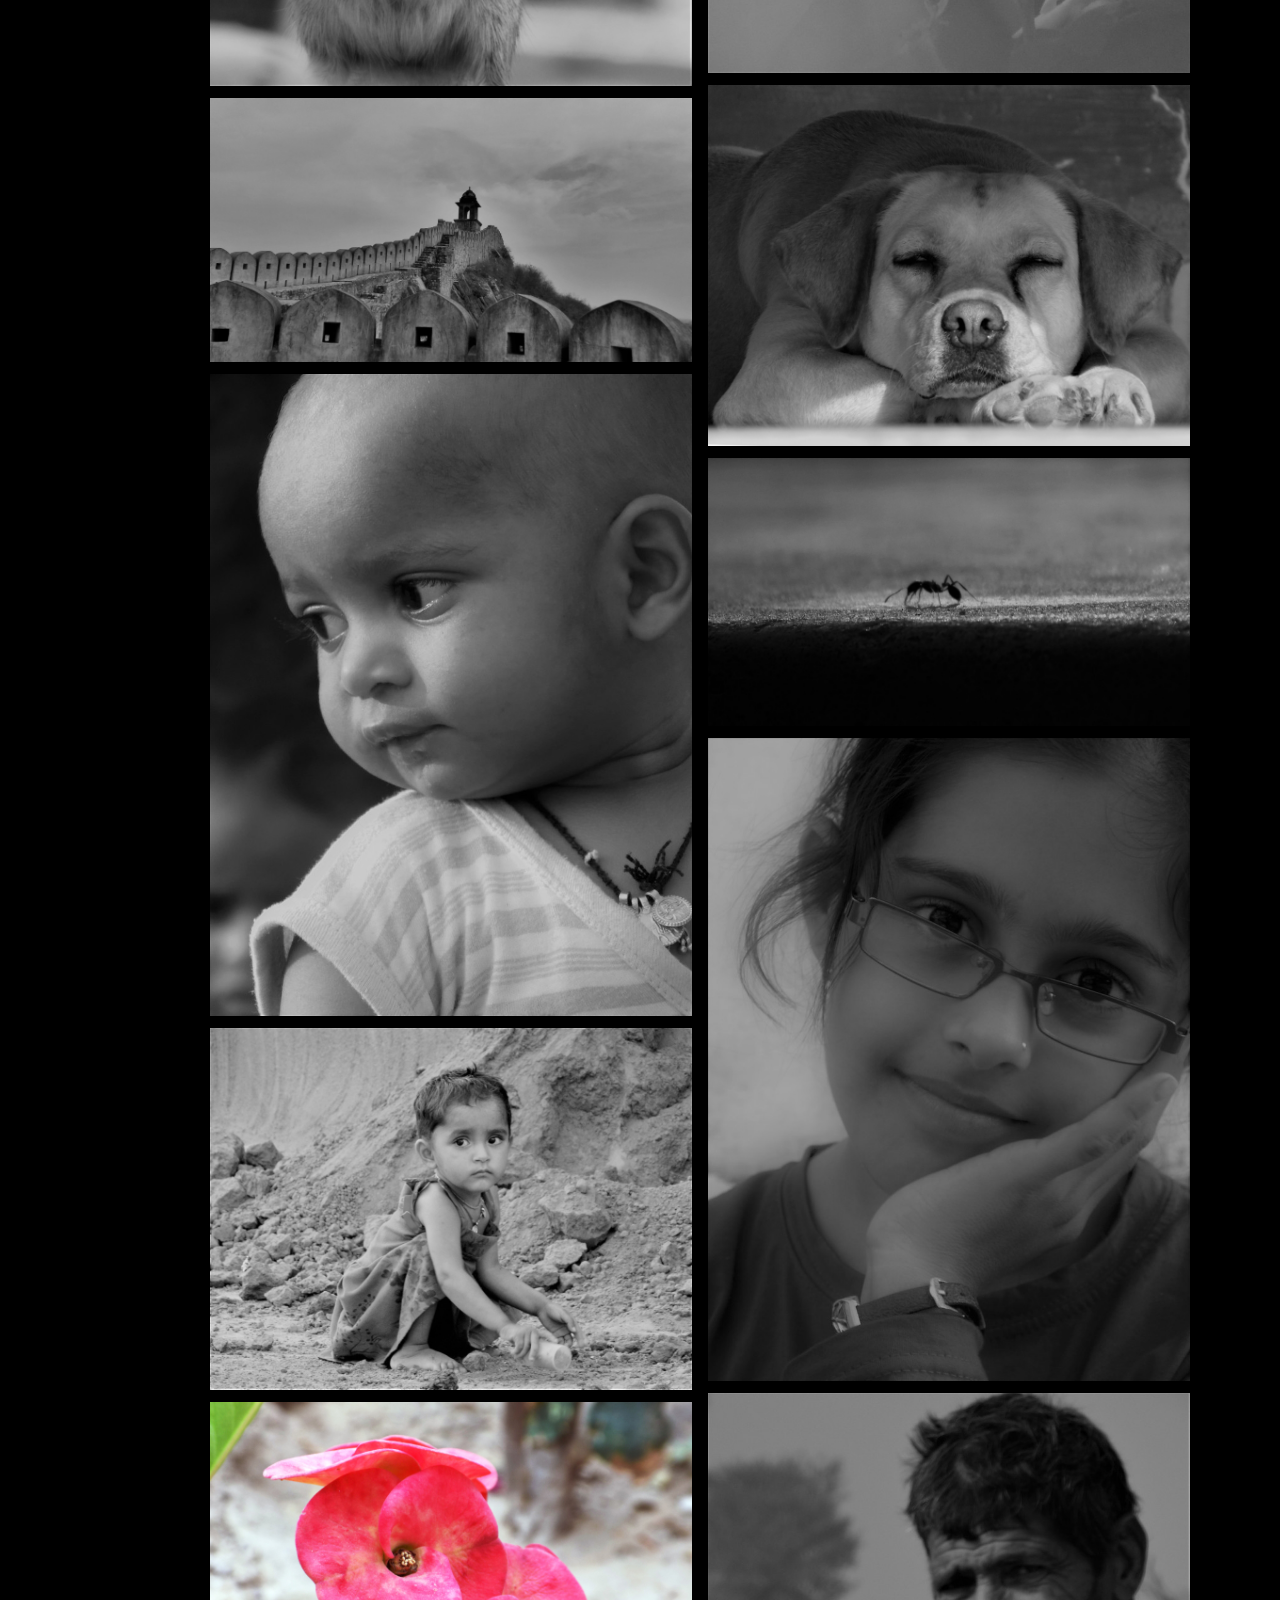
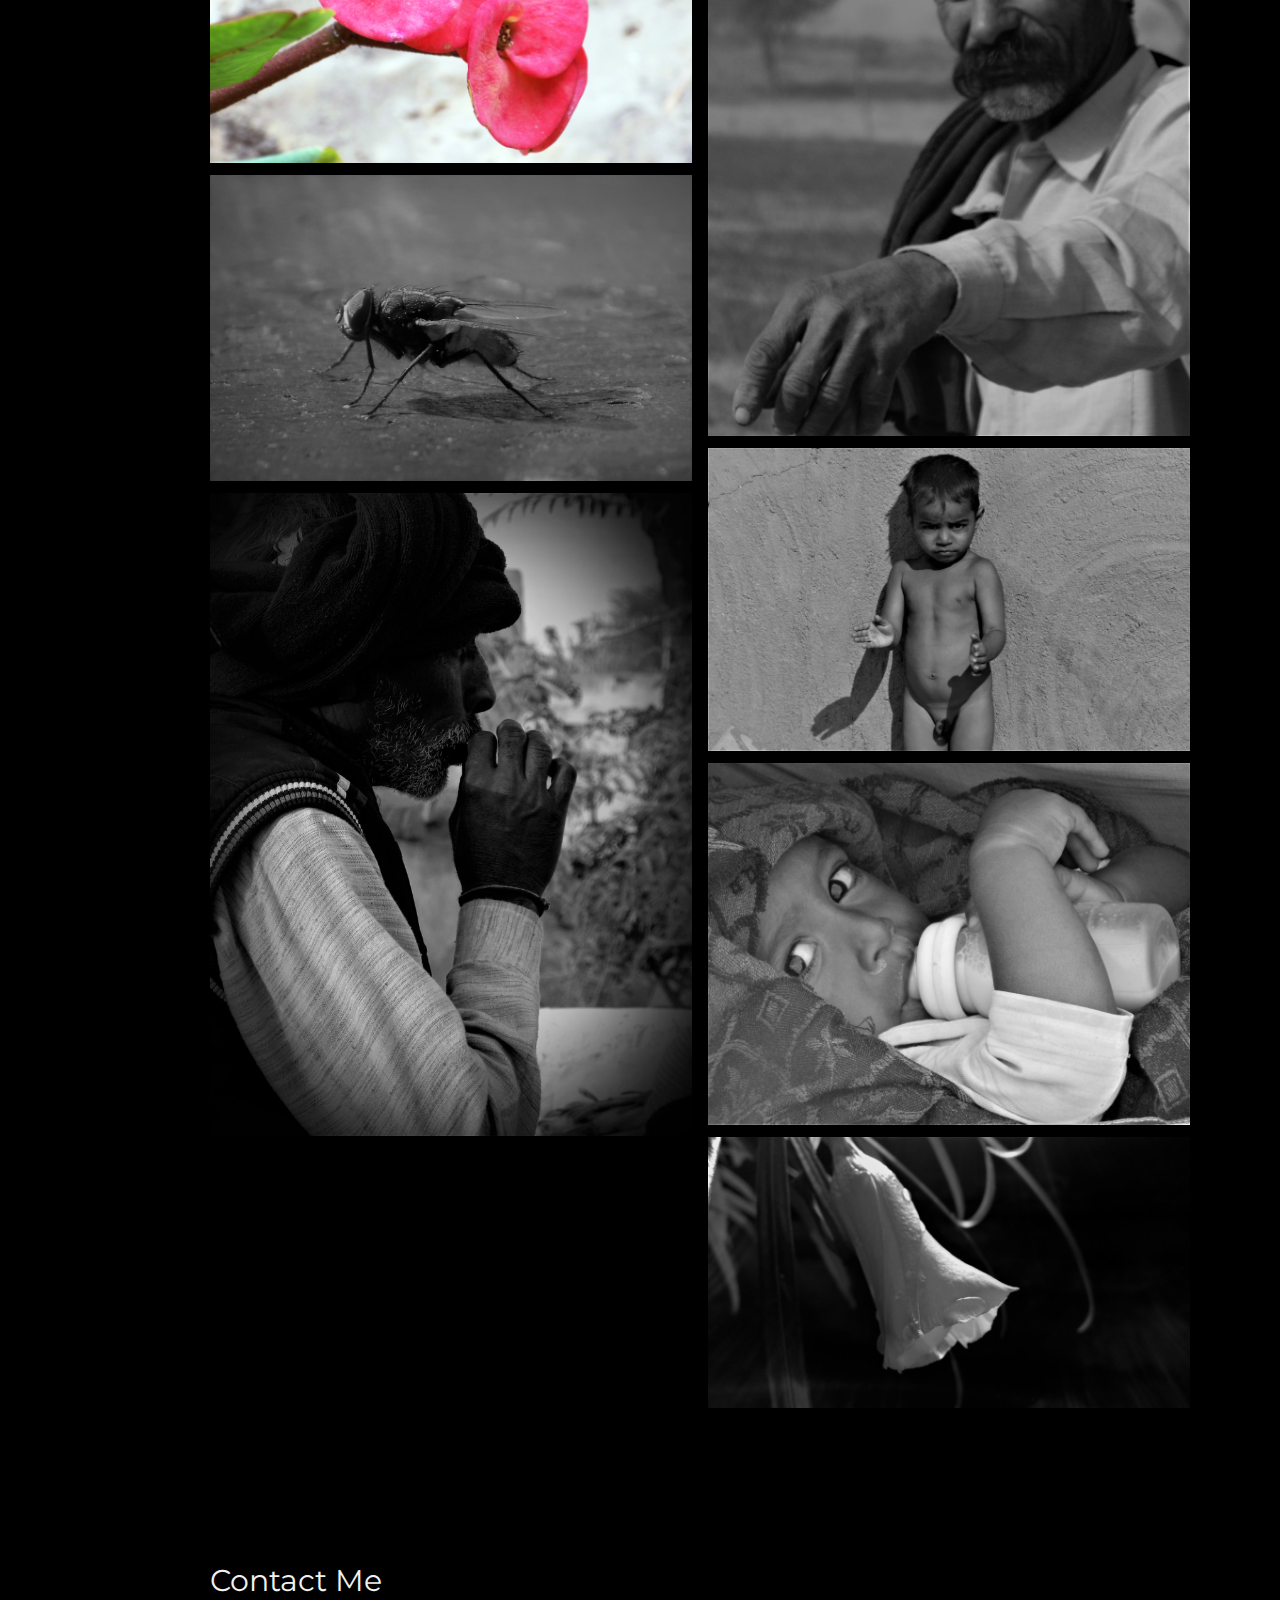
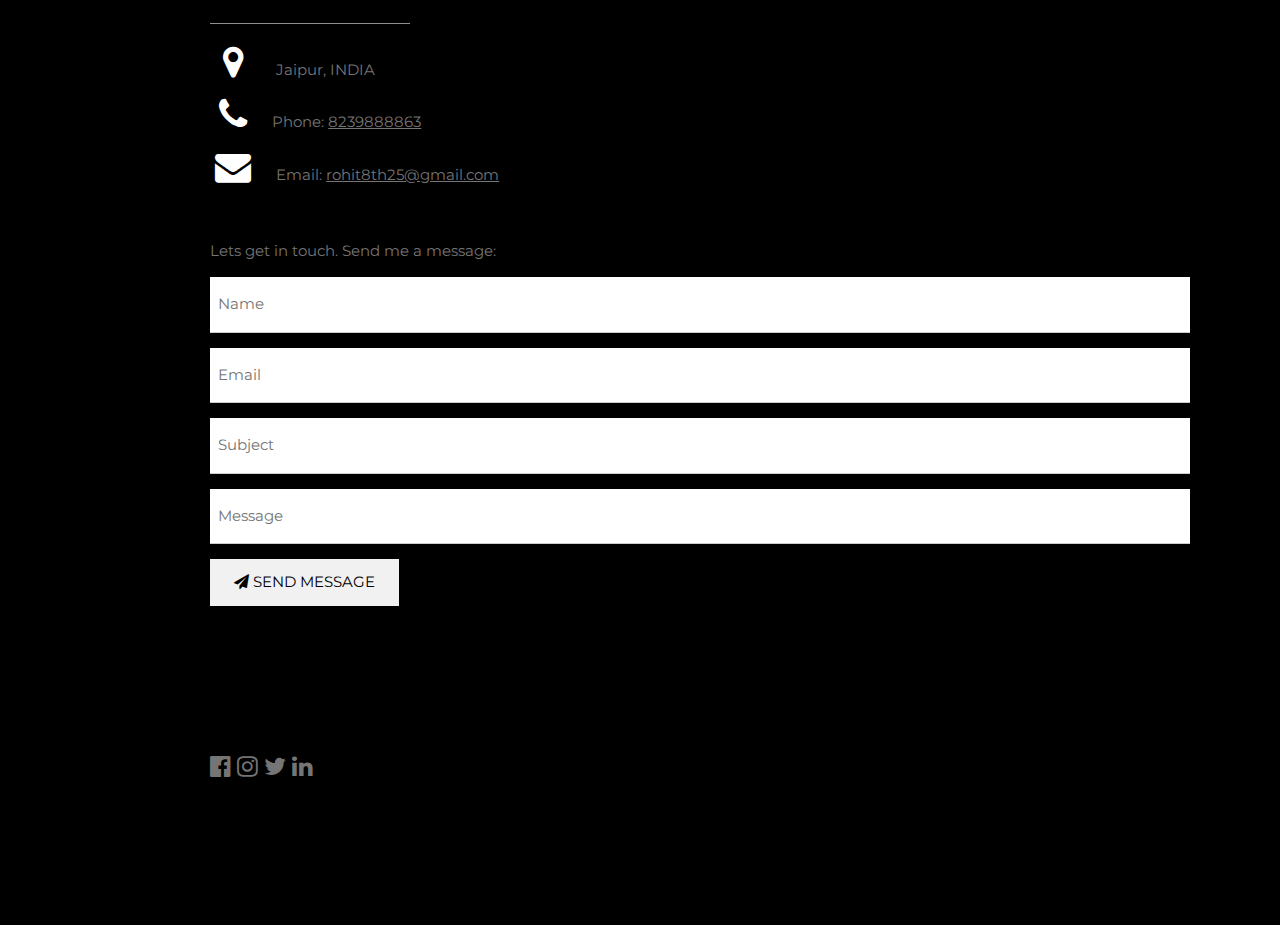
==== commit a3fa0d39: "Update main.html" ====
--- a/main.html
+++ b/main.html
@@ -203,28 +203,28 @@
     <div class="w3-row-padding" style="margin:0 -16px">
       <div class="w3-half">
         <img src="1.JPG" style="width:100%">
-        <img src="2.jpg" style="width:100%">
-        <img src="3.jpg" style="width:100%">
+        <img src="2.JPG" style="width:100%">
+        <img src="3.JPG" style="width:100%">
         <img src="4.jpg" style="width:100%">
-        <img src="5.jpg" style="width:100%">
-        <img src="6.jpg" style="width:100%">
-        <img src="7.jpg" style="width:100%">
-        <img src="8.jpg" style="width:100%">
-        <img src="9.jpg" style="width:100%">
-        <img src="20.jpg" style="width:100%">
+        <img src="5.JPG" style="width:100%">
+        <img src="6.JPG" style="width:100%">
+        <img src="7.JPG" style="width:100%">
+        <img src="8.JPG" style="width:100%">
+        <img src="9.JPG" style="width:100%">
+        <img src="20.JPG" style="width:100%">
         
       </div>
 
       <div class="w3-half">
-            <img src="11.jpg" style="width:100%">  
-            <img src="12.jpg" style="width:100%">
-            <img src="13.jpg" style="width:100%">
-            <img src="14.jpg" style="width:100%">
-            <img src="15.jpg" style="width:100%">
-            <img src="16.jpg" style="width:100%">
-            <img src="17.jpg" style="width:100%">
+            <img src="11.JPG" style="width:100%">  
+            <img src="12.JPG" style="width:100%">
+            <img src="13.JPG" style="width:100%">
+            <img src="14.JPG" style="width:100%">
+            <img src="15.JPG" style="width:100%">
+            <img src="16.JPG" style="width:100%">
+            <img src="17.JPG" style="width:100%">
             <img src="18.jpg" style="width:100%">
-            <img src="19.jpg" style="width:100%">
+            <img src="19.JPG" style="width:100%">
             <img src="21.jpg" style="width:100%">
       </div>
     <!-- End photo grid -->
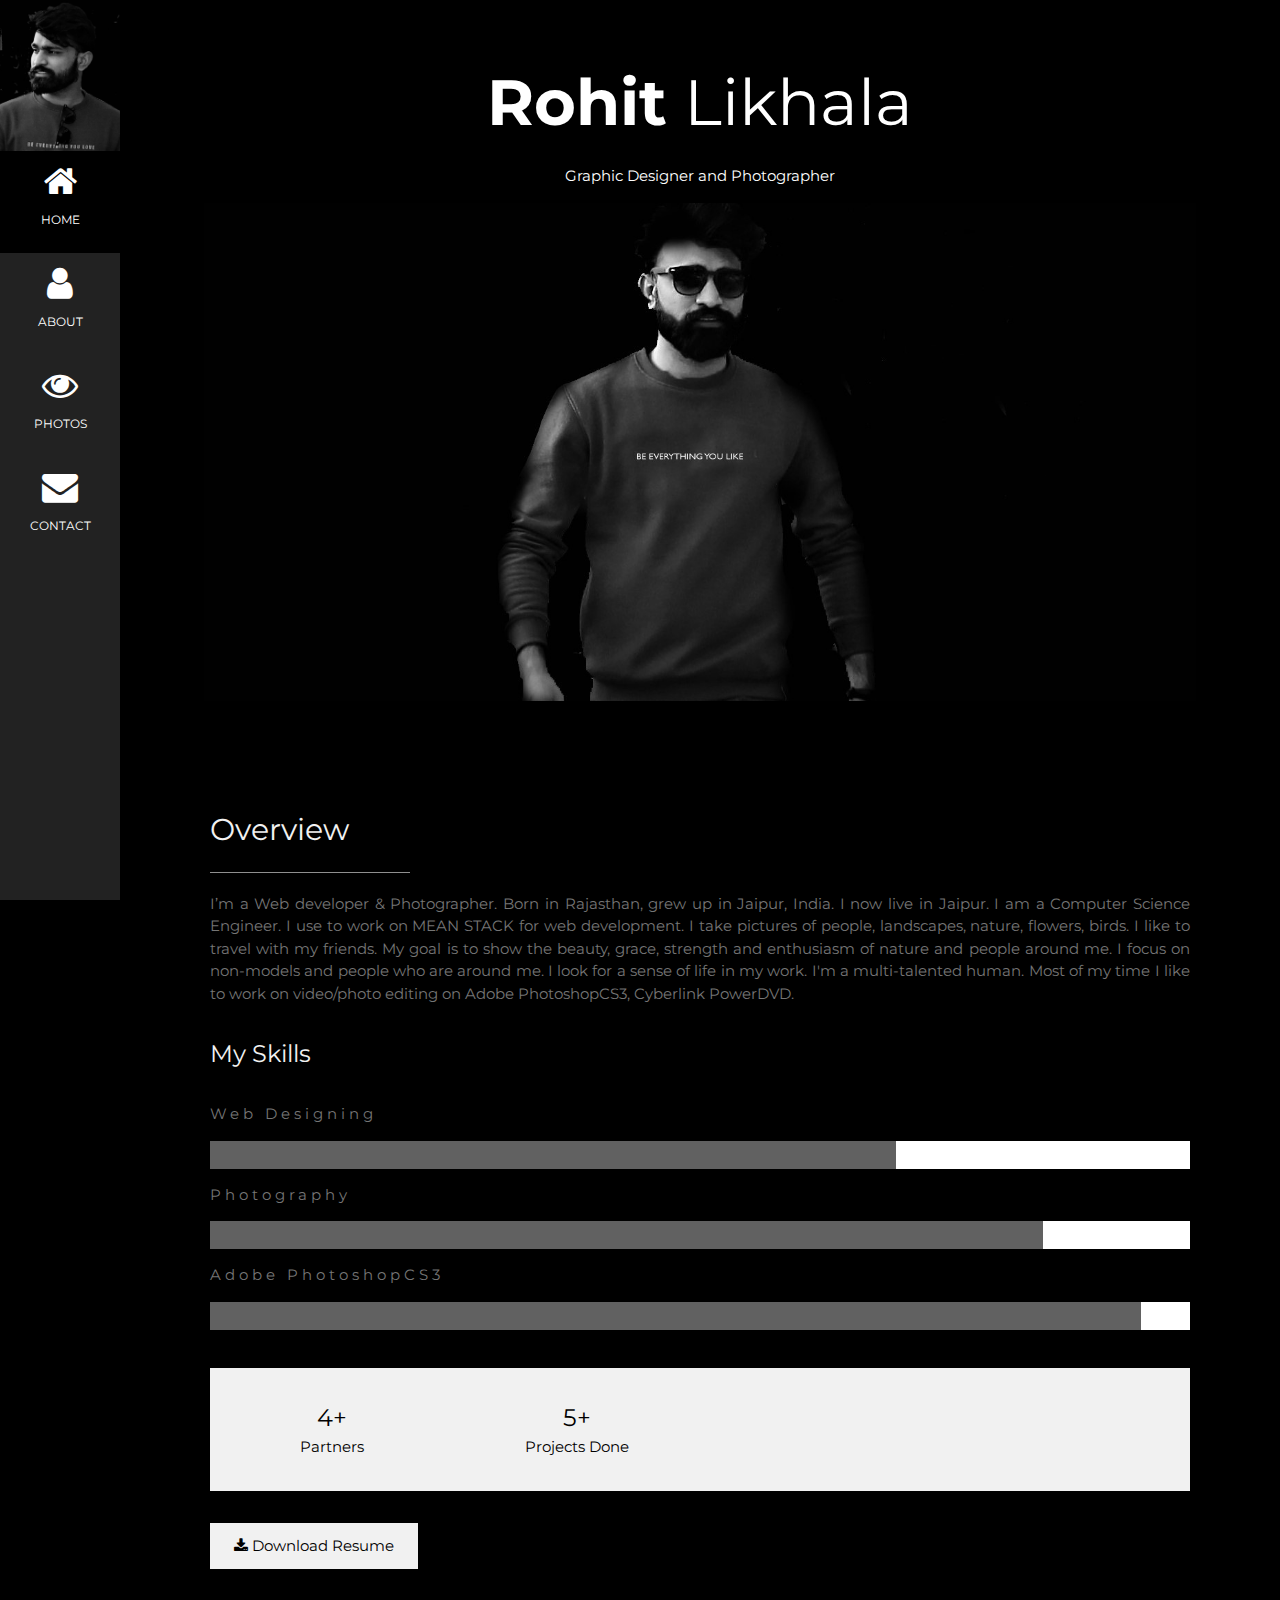
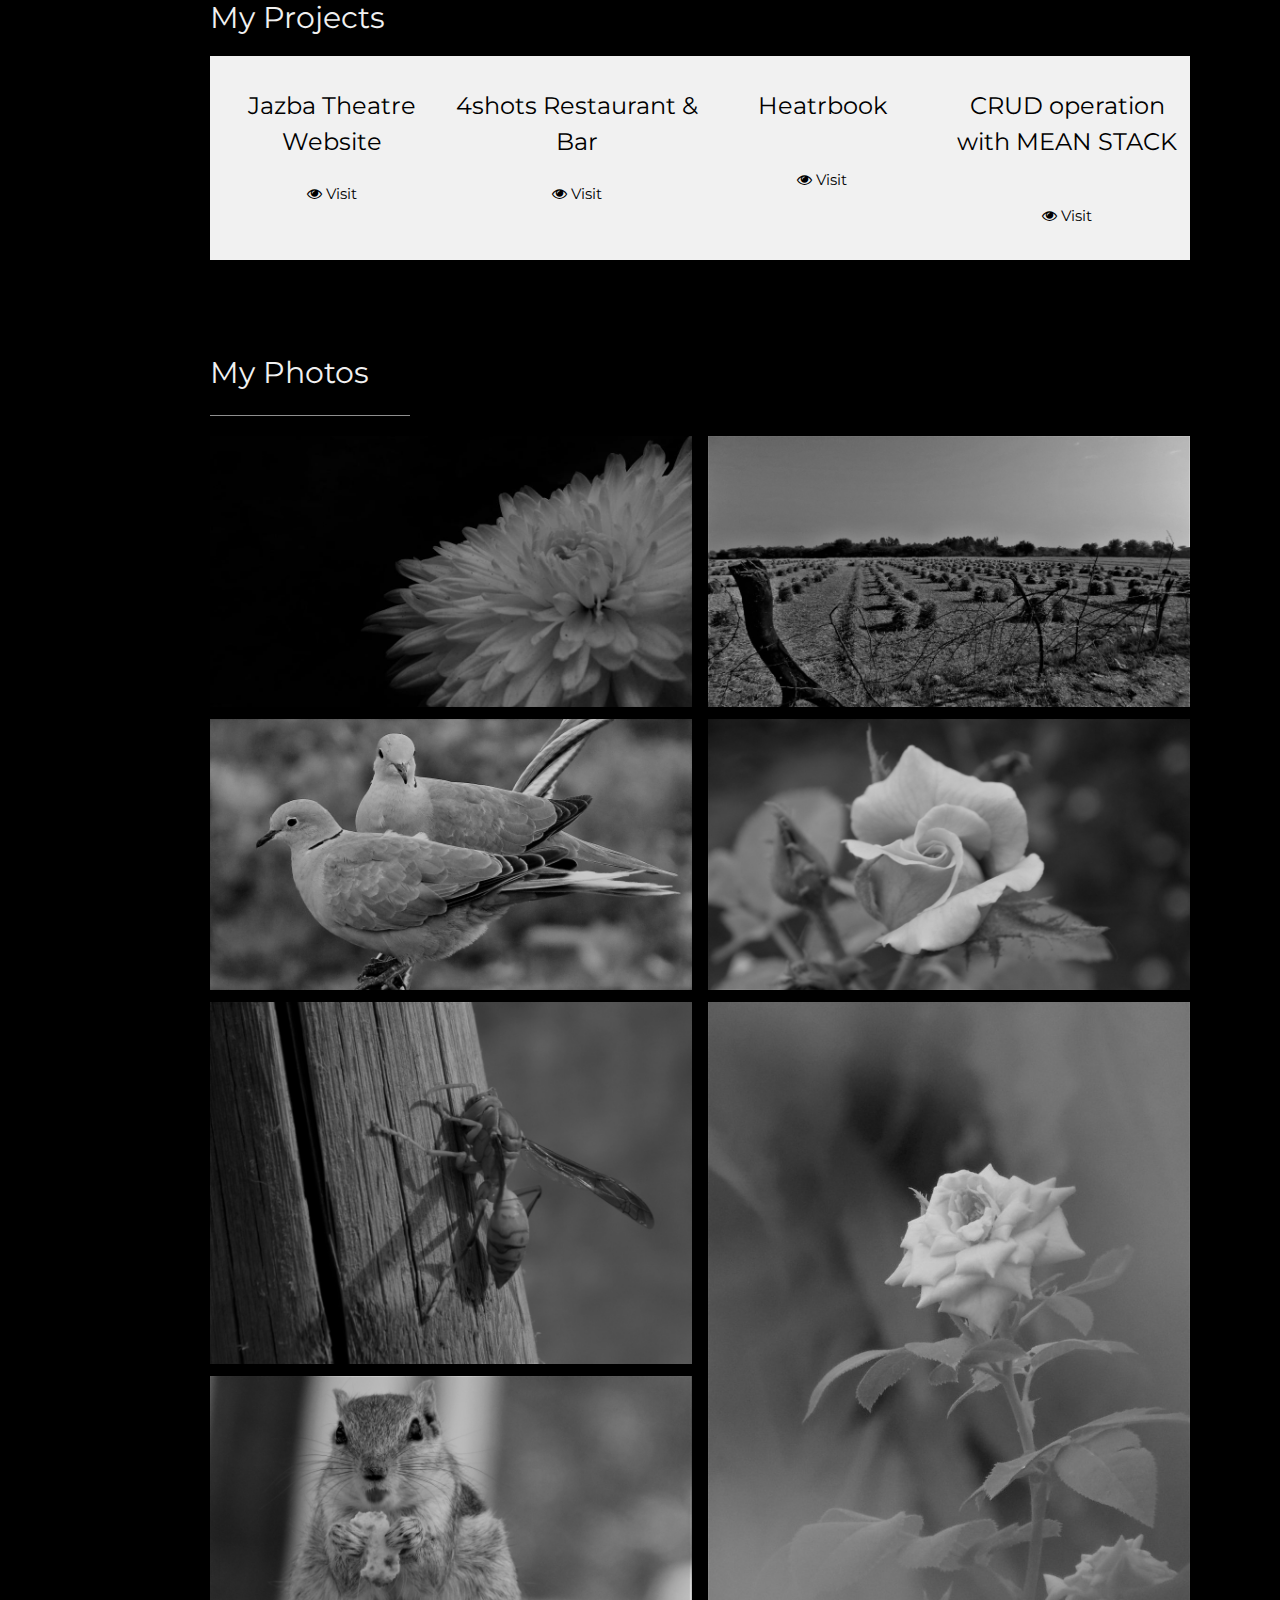
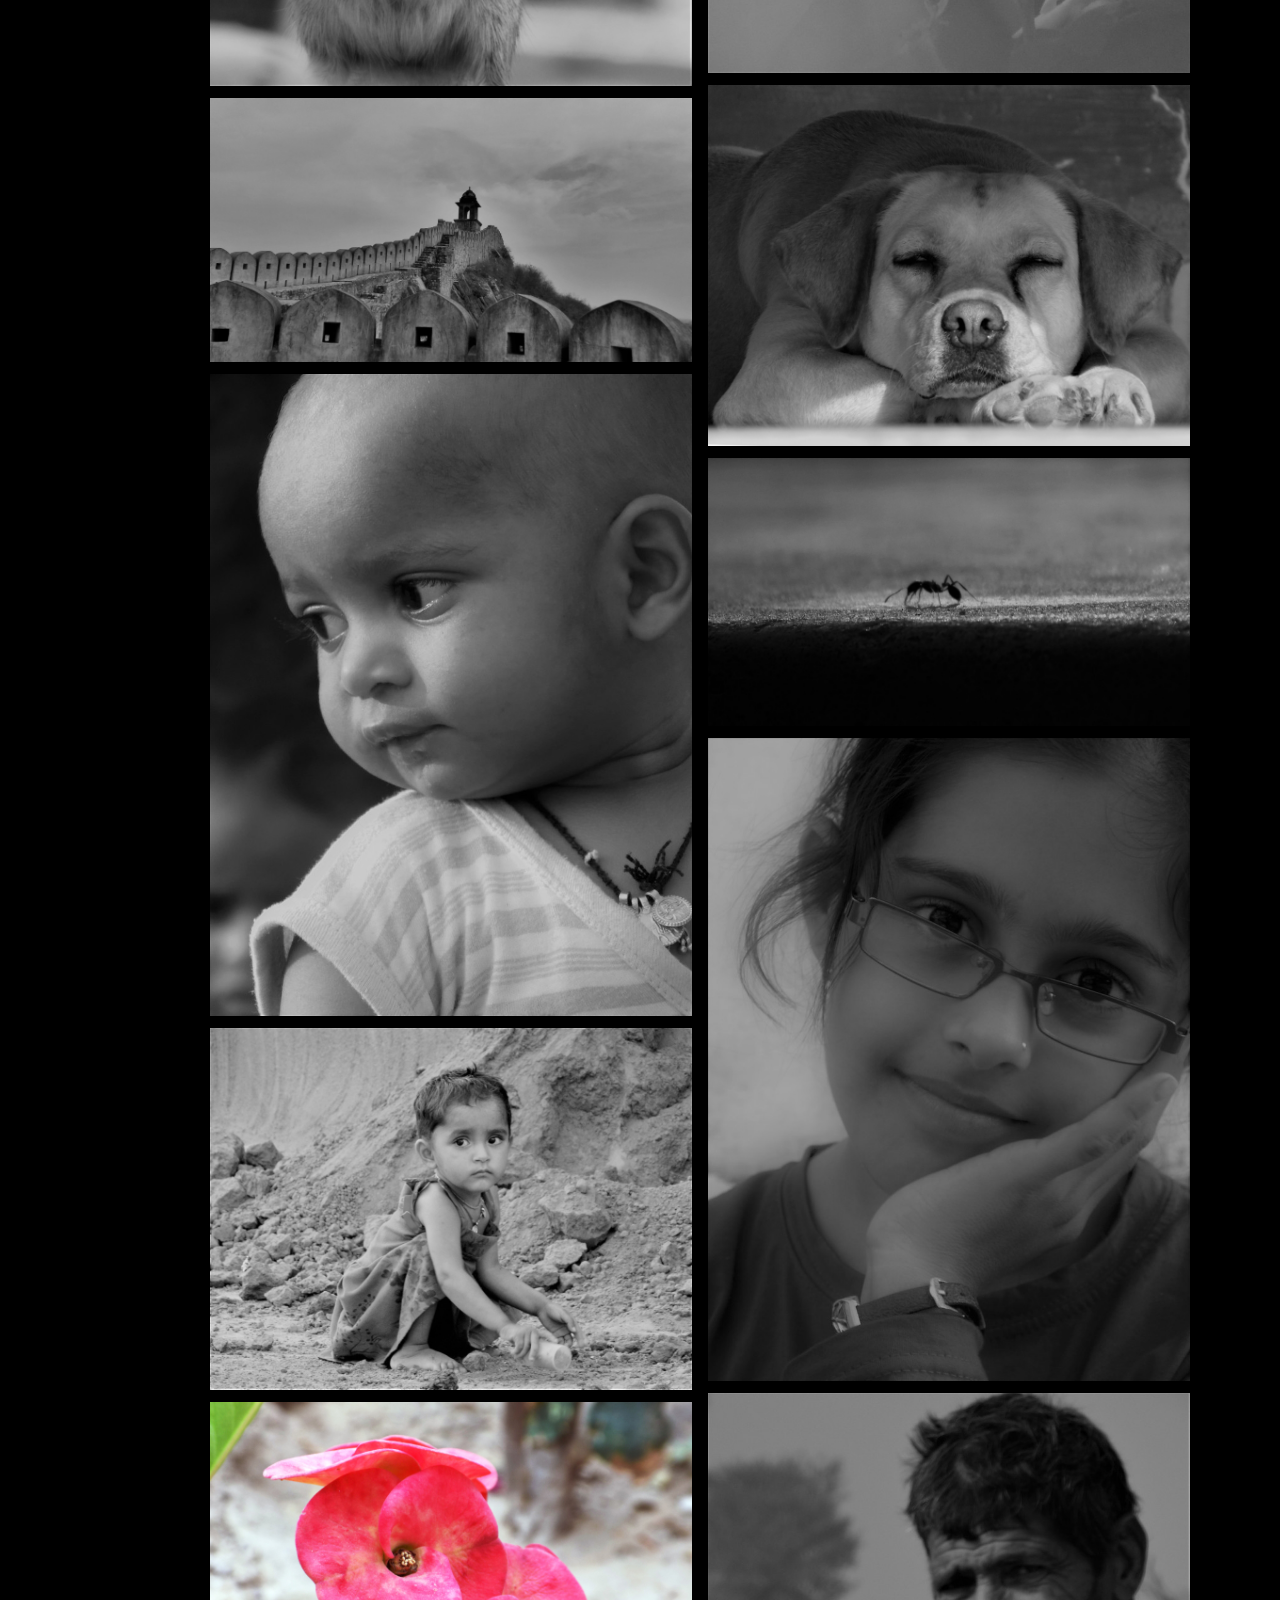
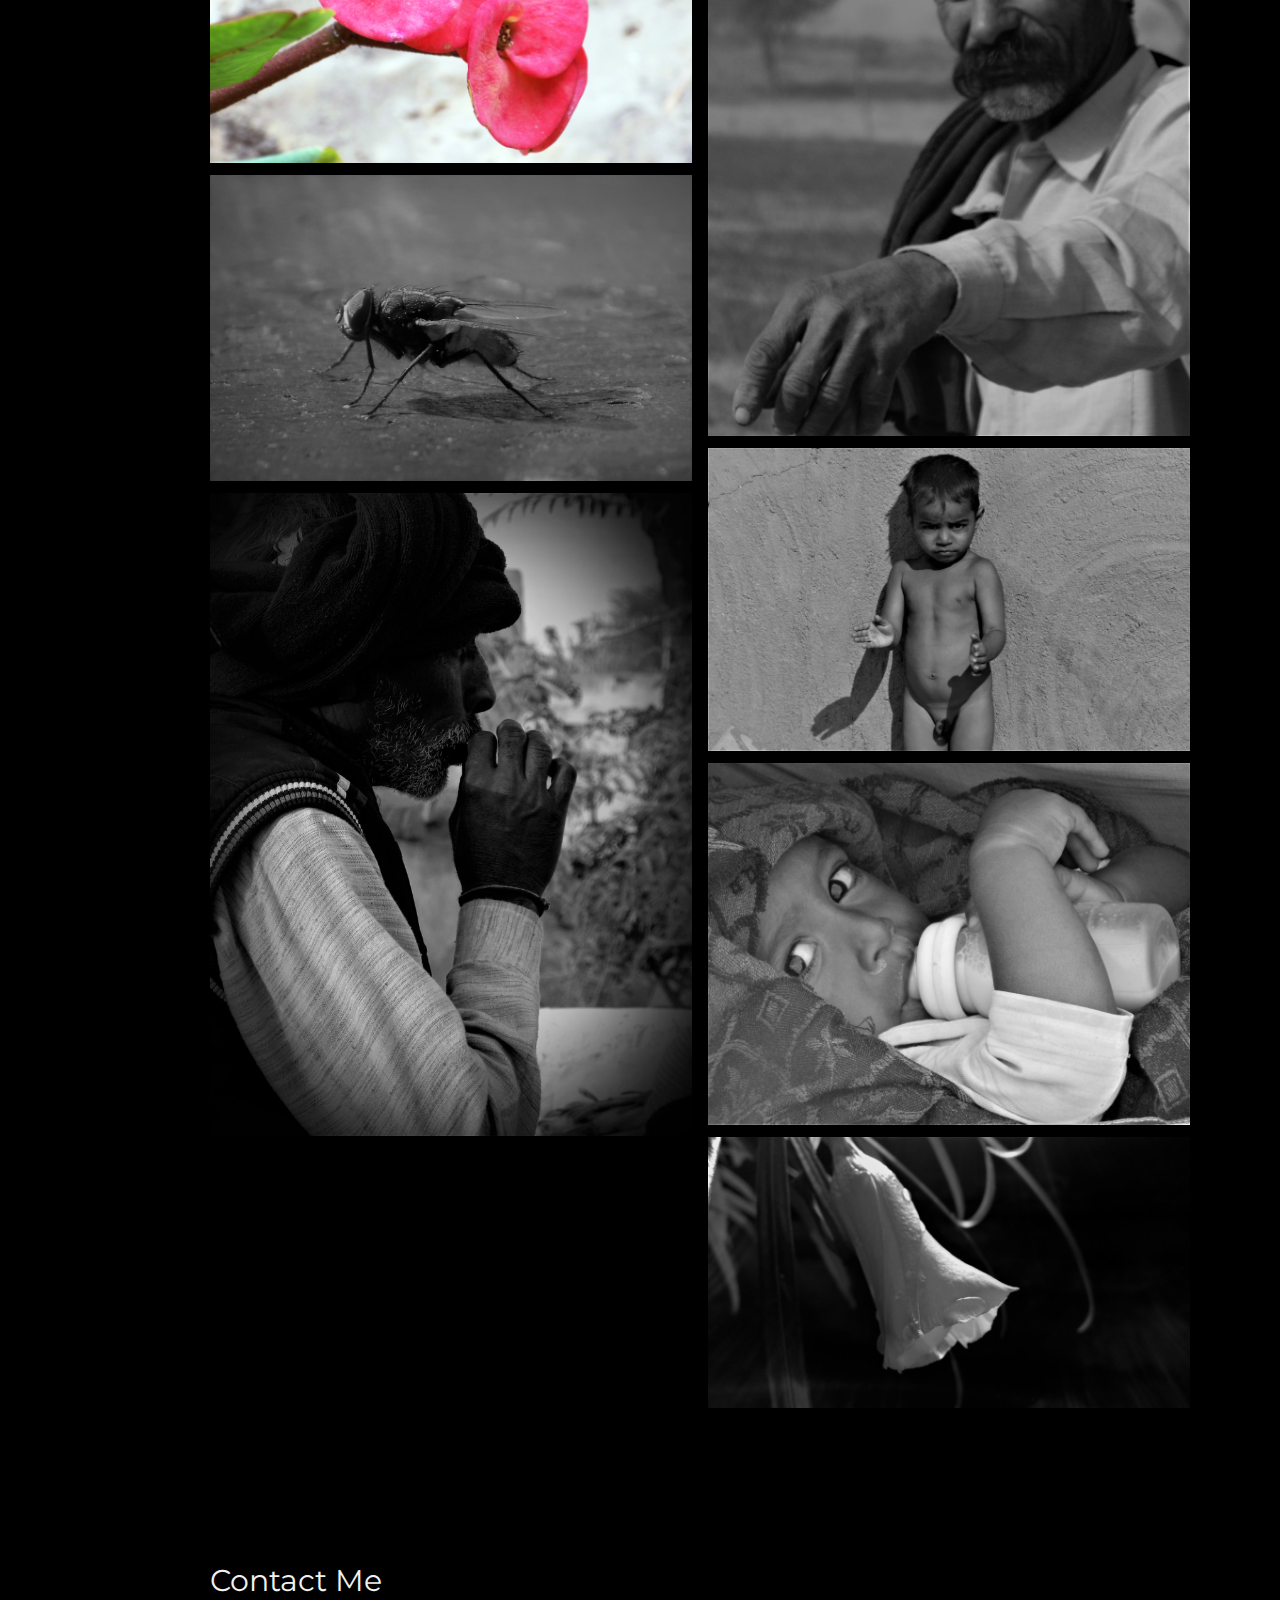
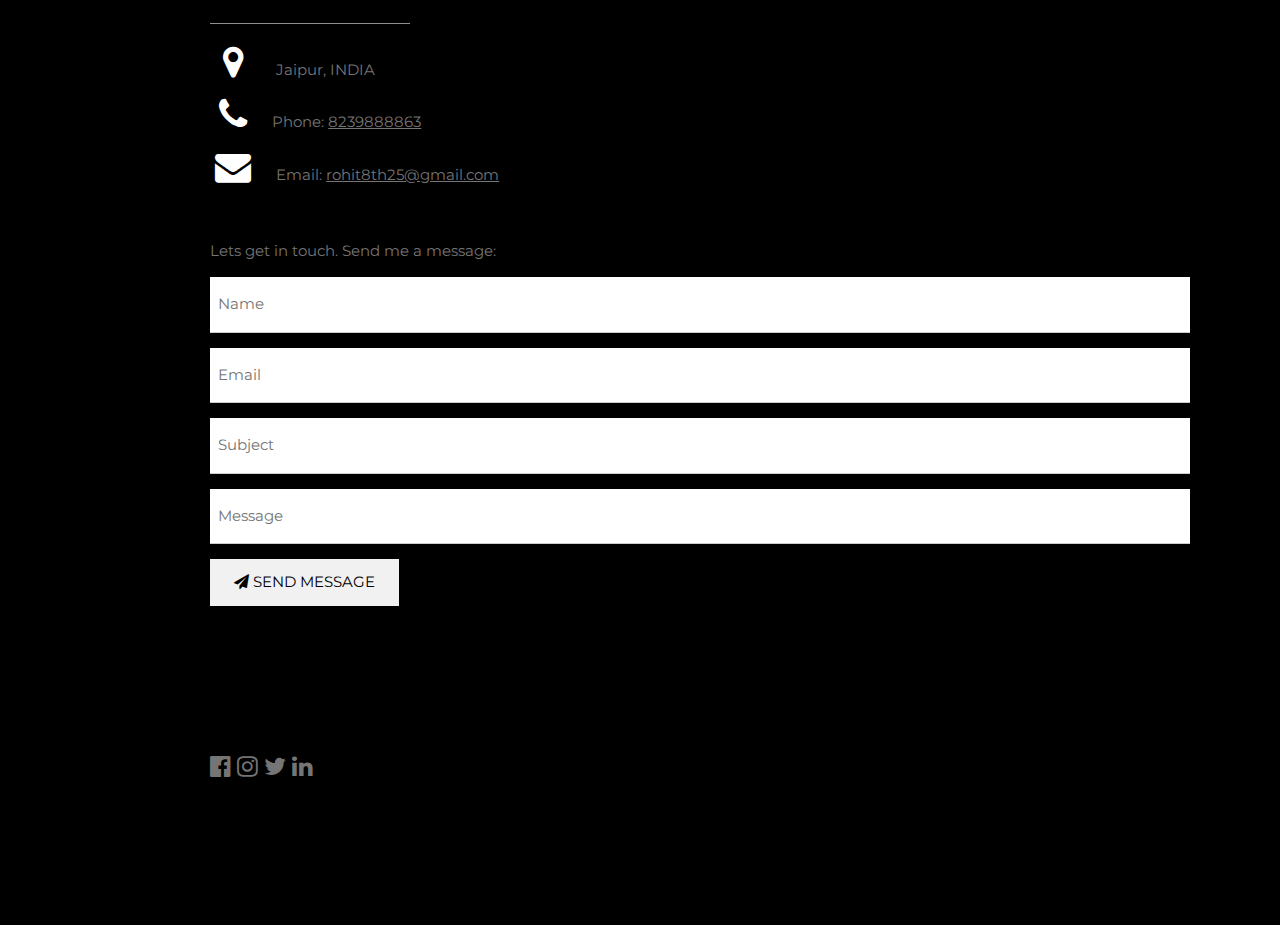
==== commit 9a180e24: "Update main.html" ====
--- a/main.html
+++ b/main.html
@@ -1,6 +1,6 @@
 <!DOCTYPE html>
 <html>
-<title>Rohit</title>
+<title>Rohit Likhala | Portfolio</title>
 <head>
 <meta charset="UTF-8">
 <meta name="viewport" content="width=device-width, initial-scale=1">
@@ -63,14 +63,14 @@
 <div class="w3-padding-large" id="main">
   <!-- Header/Home -->
   <header class="w3-container w3-padding-32 w3-center w3-black" id="home">
-    <h1 class="w3-jumbo"><span class="w3-hide-small">Hello, I'm</span> Rohit</h1>
-    <p>Web Designer and Photographer</p>
+    <h1 class="w3-jumbo"><span class="w3-hide-small"><b>Rohit</b></span> Likhala</h1>
+    <p>Graphic Designer and Photographer</p>
     <img src="full2.jpg" alt="b" class="w3-image" width="992" height="1108">
   </header>
 
   <!-- About Section -->
   <div class="w3-content w3-justify w3-text-grey w3-padding-64" id="about">
-    <h2 class="w3-text-light-grey">Rohit</h2>
+    <h2 class="w3-text-light-grey">Overview</h2>
     <hr style="width:200px" class="w3-opacity">
     <p>I’m a Web developer & Photographer. Born in Rajasthan, grew up in Jaipur, India. I now live in Jaipur. 
         I am a Computer Science Engineer. I use to work on MEAN STACK for web development.
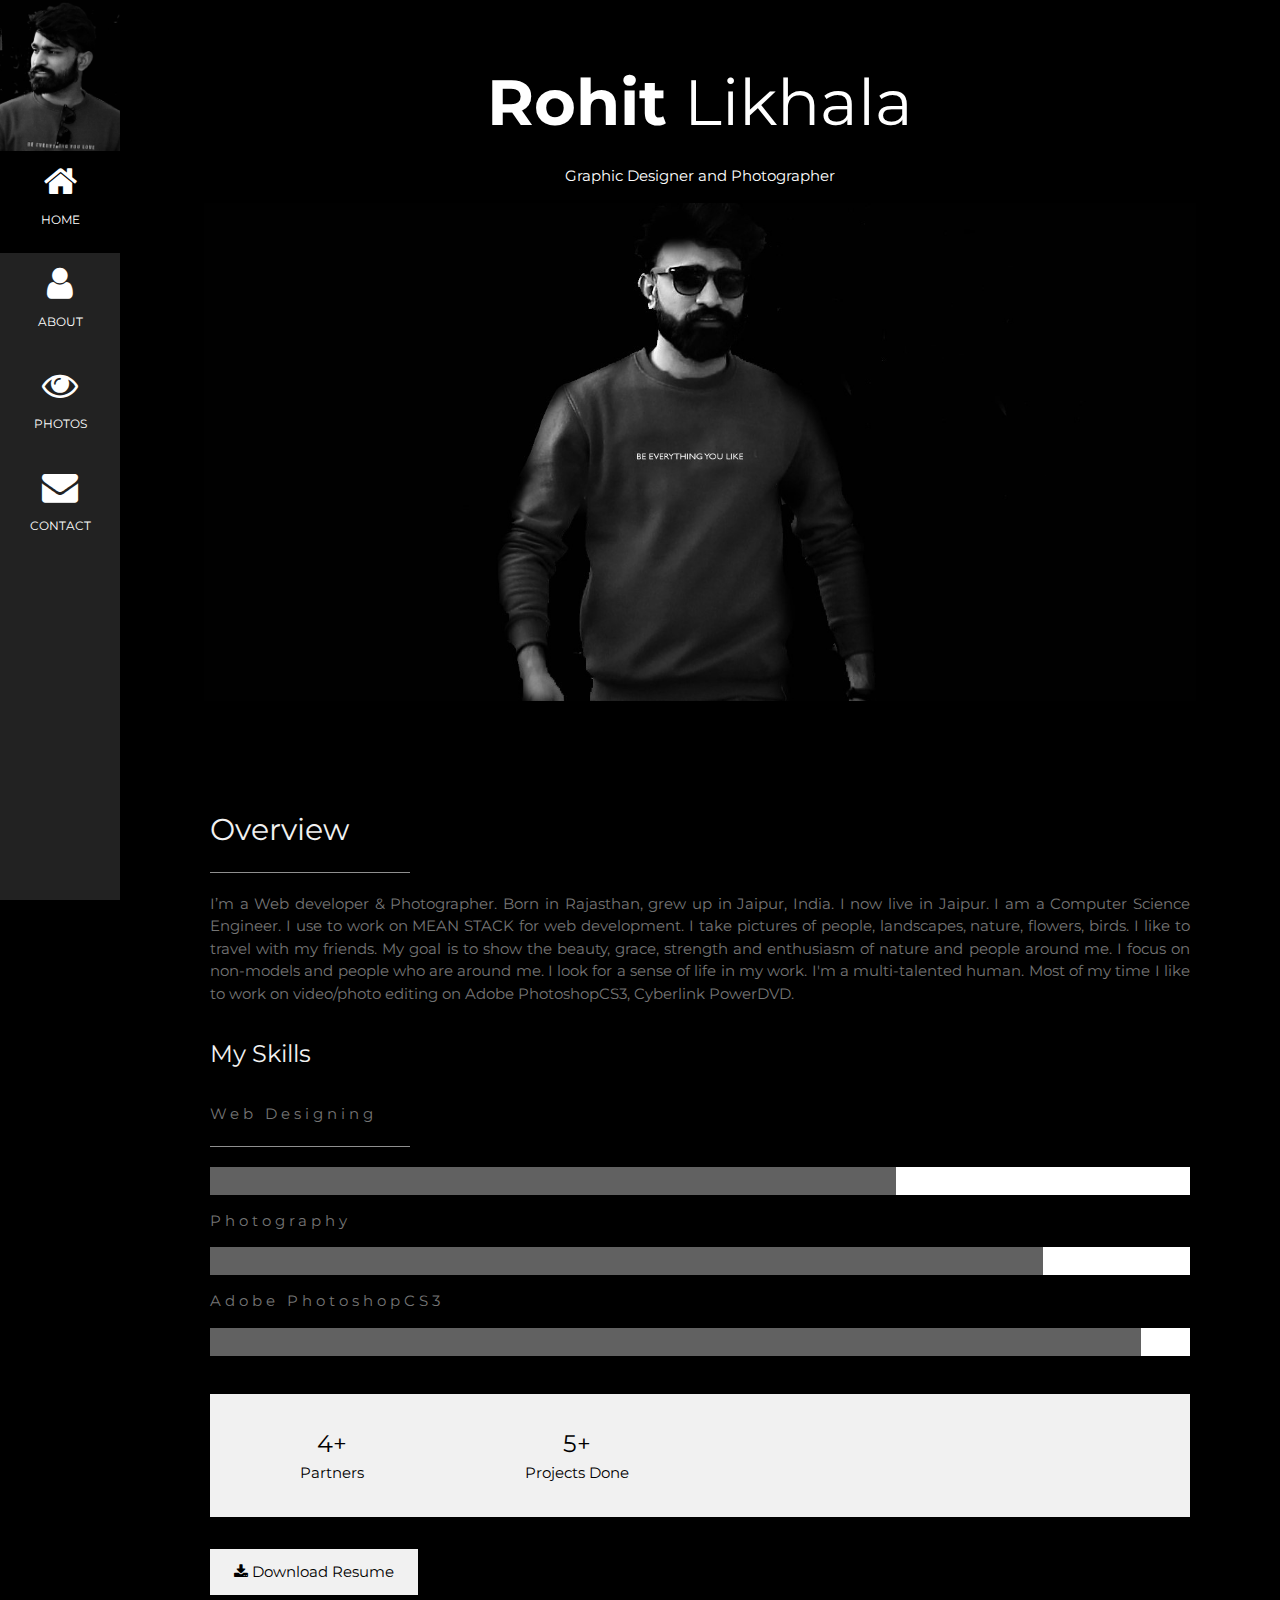
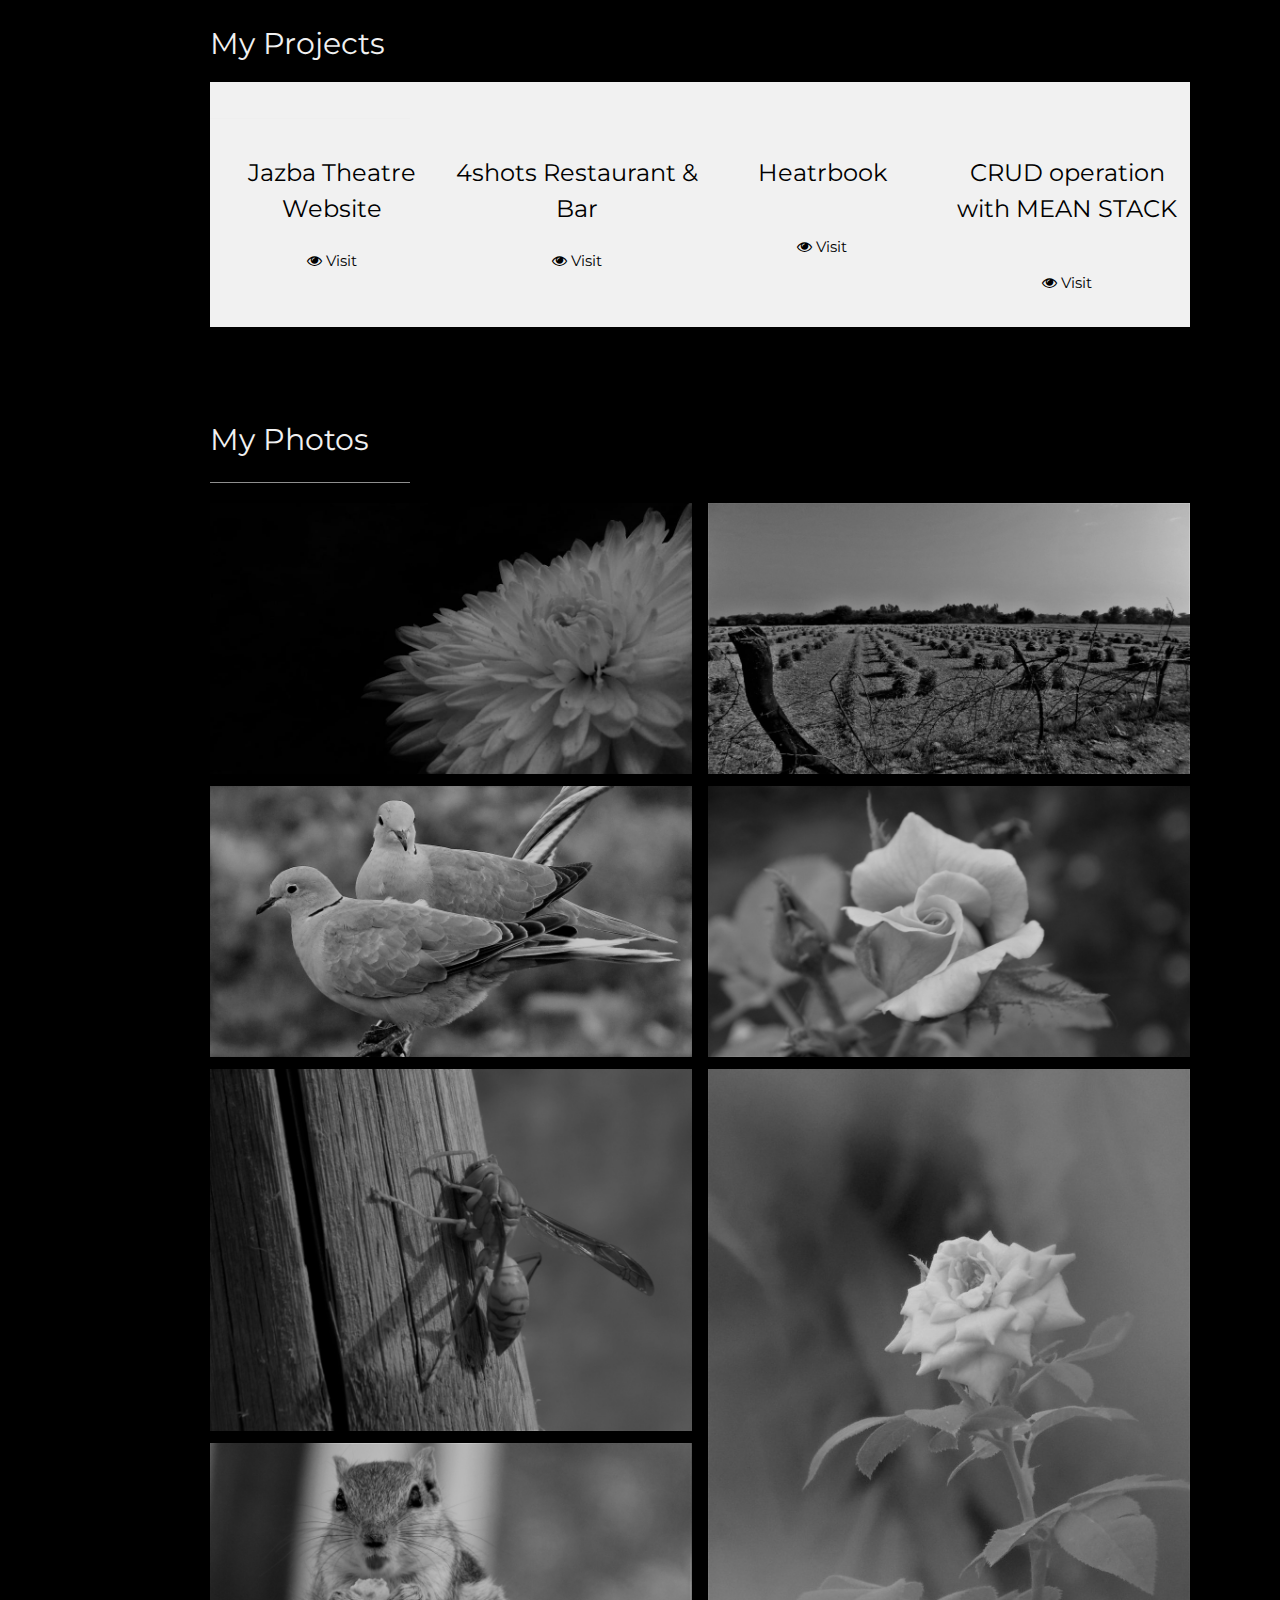
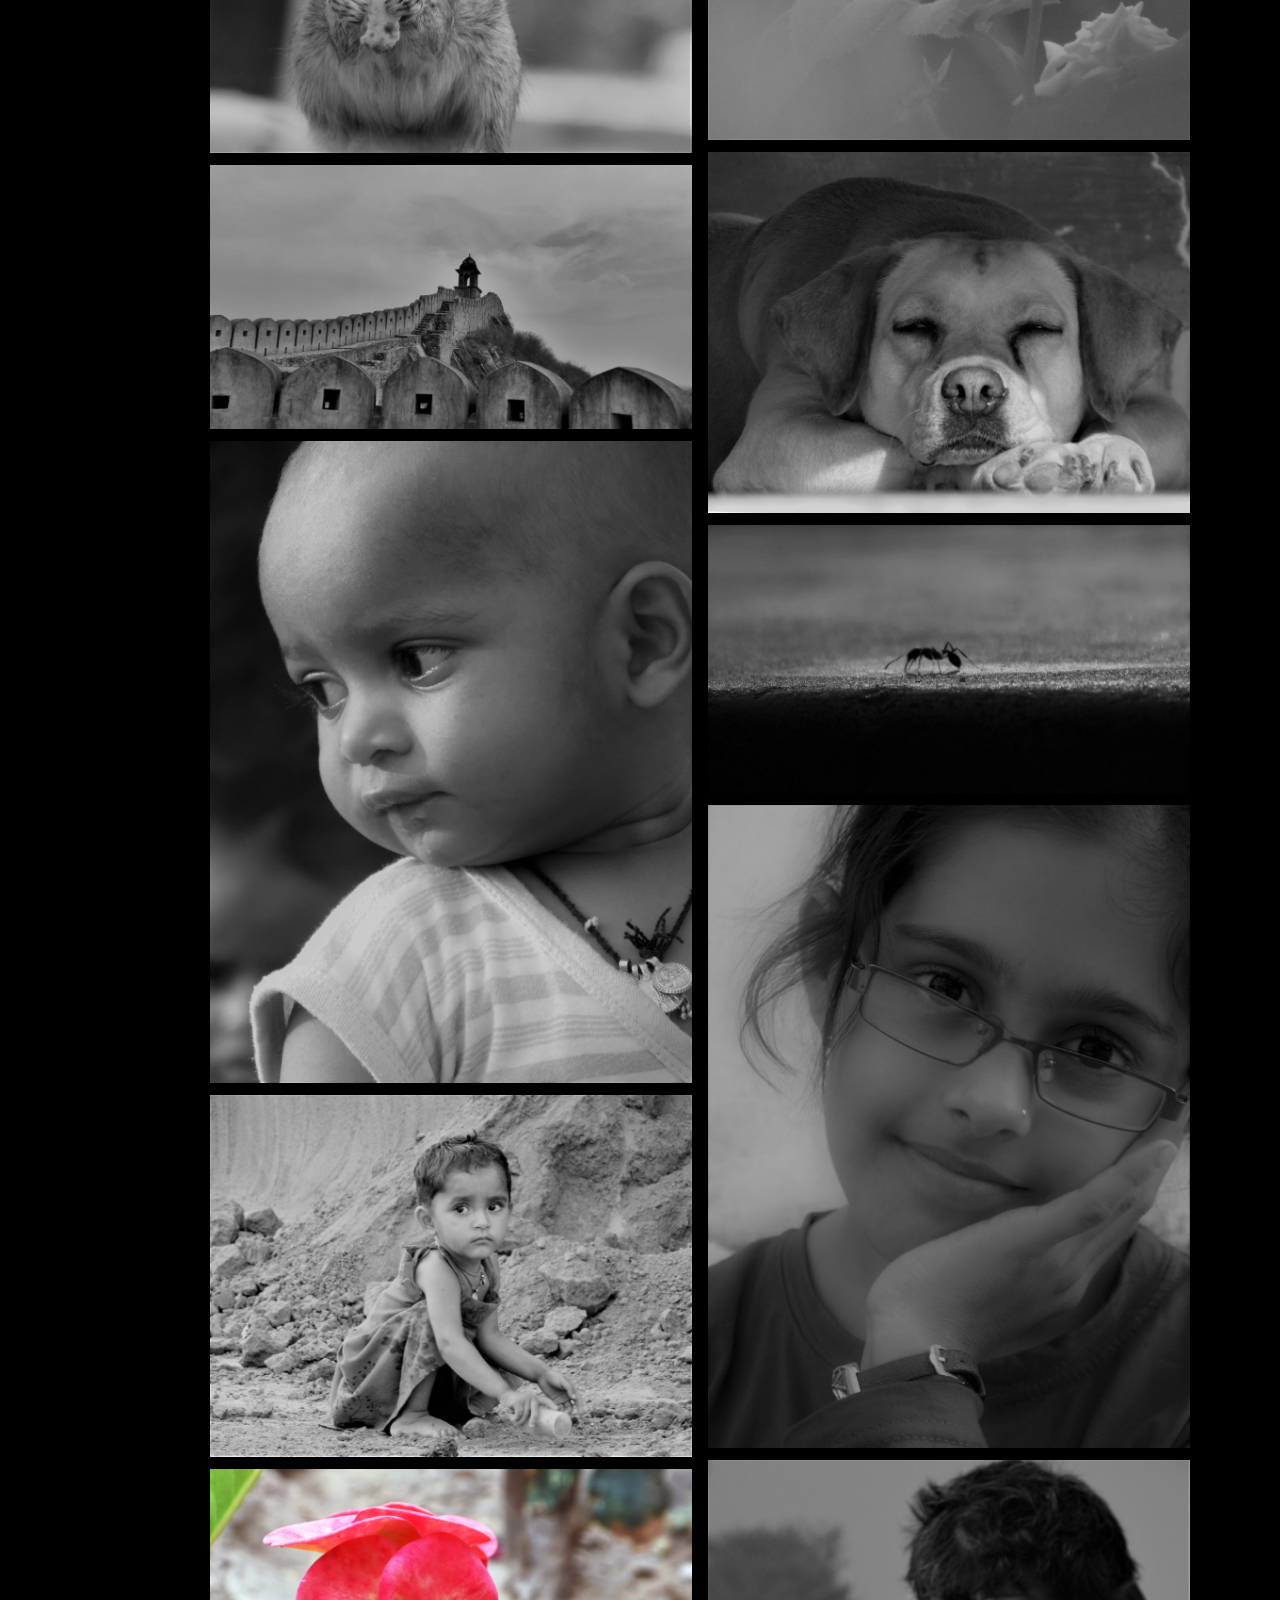
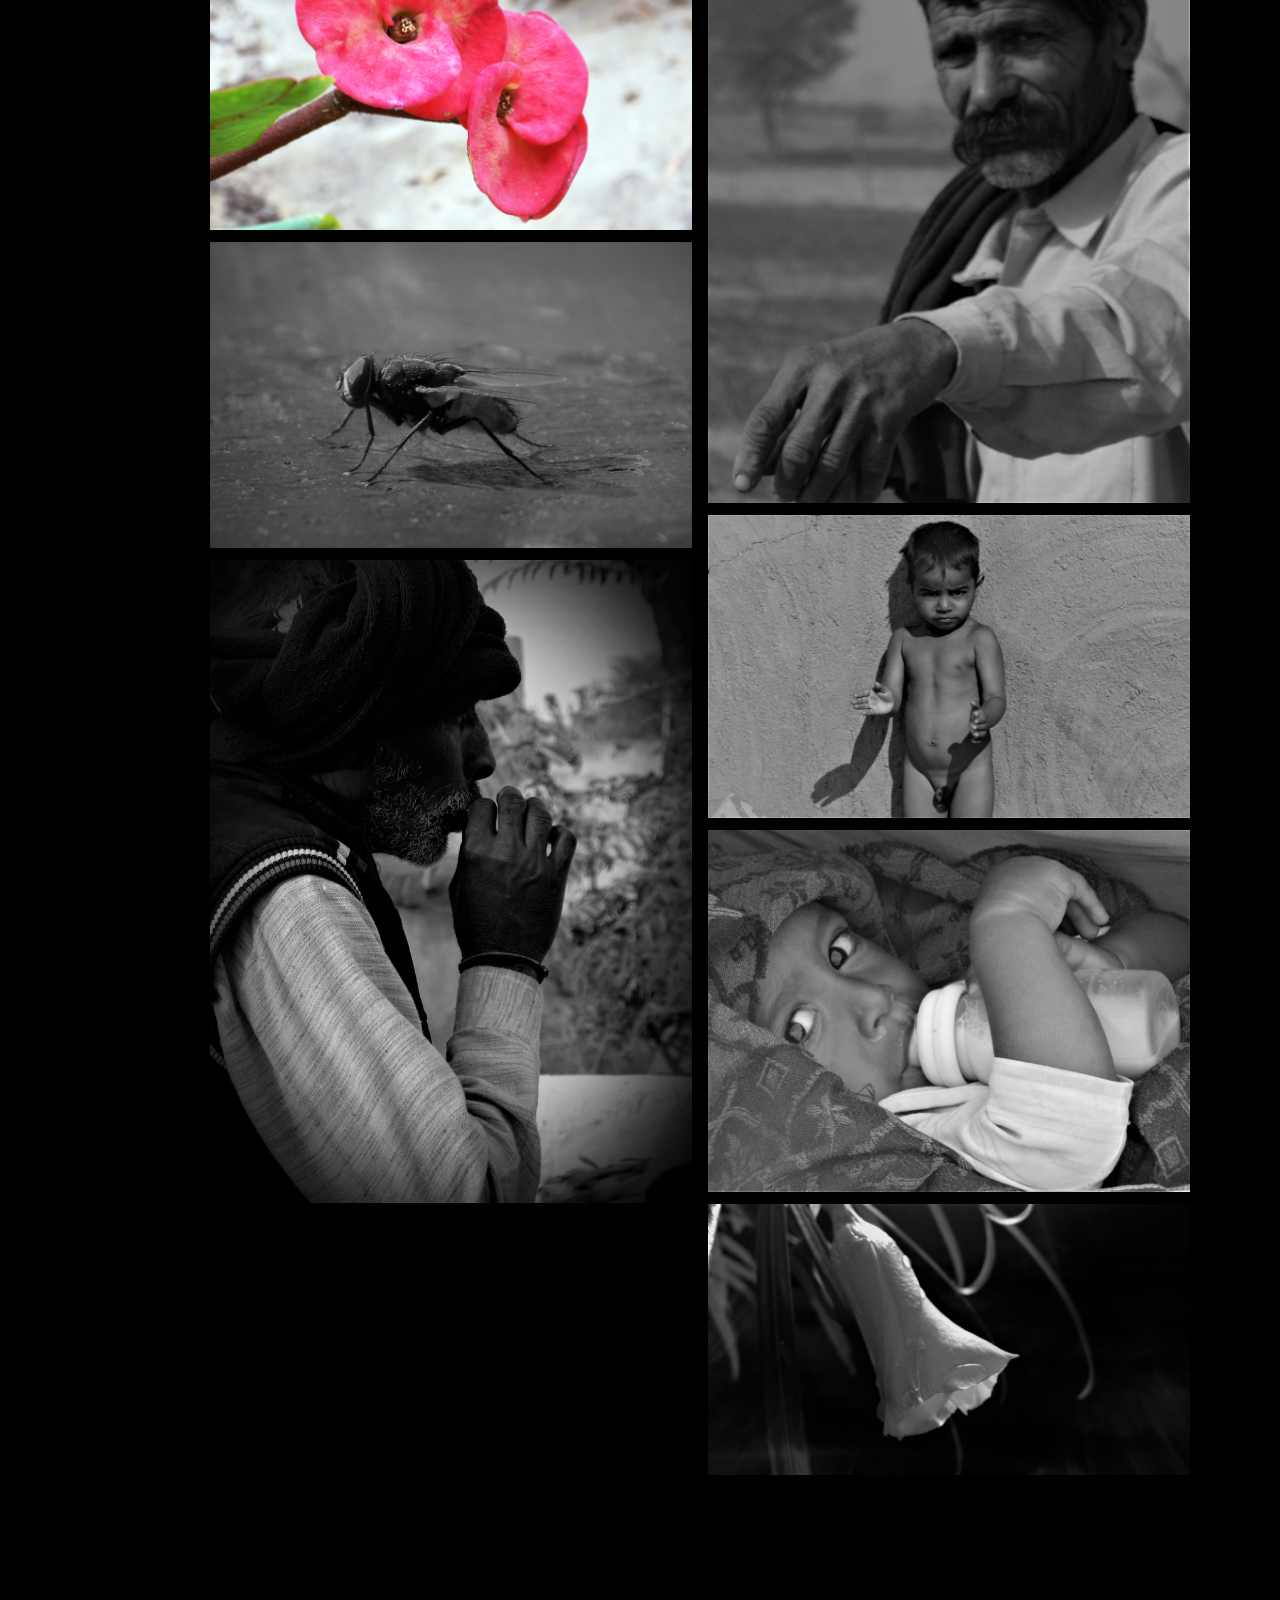
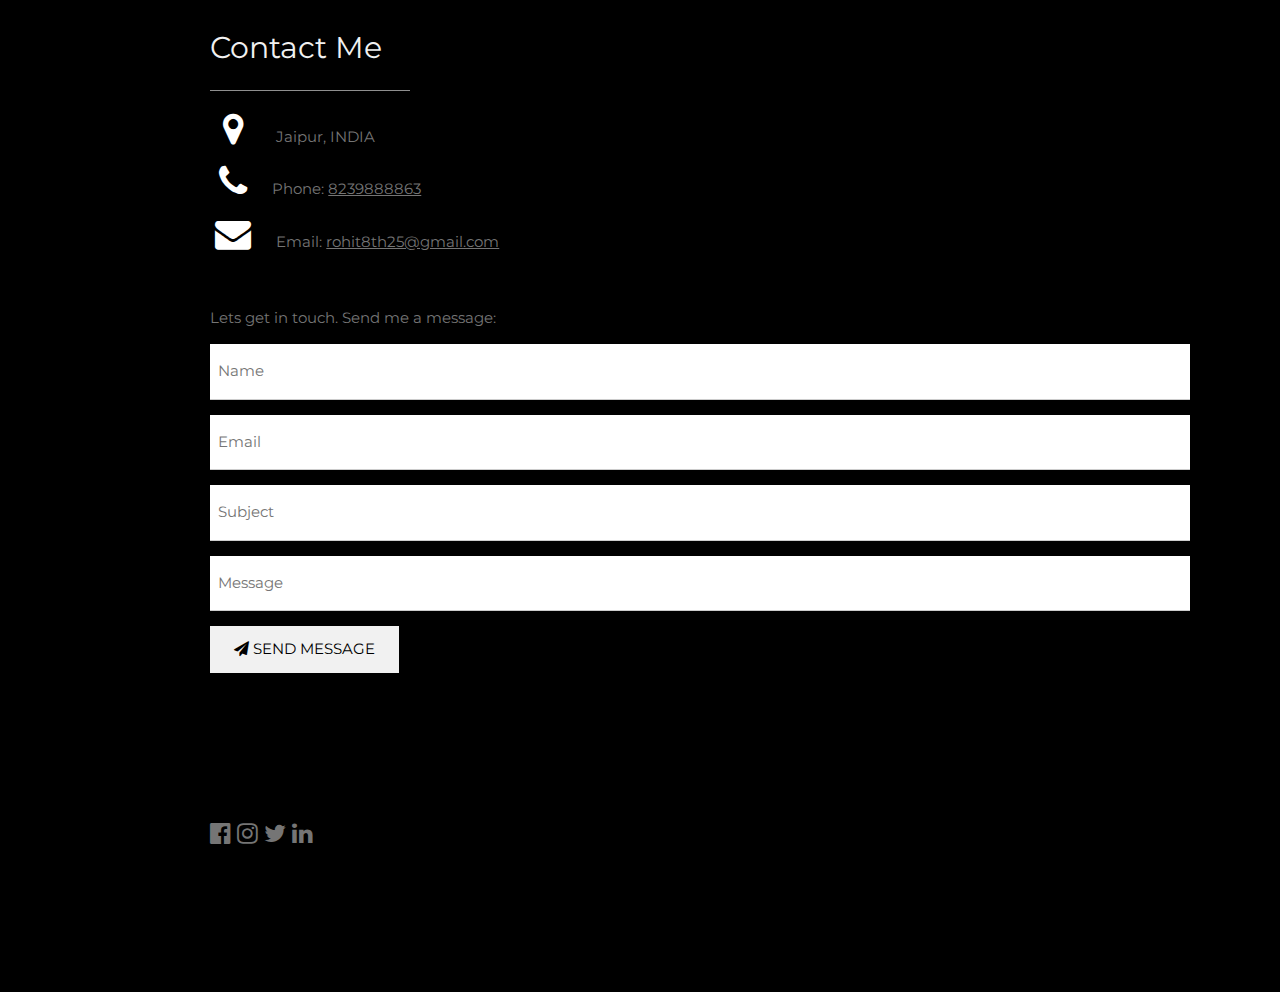
==== commit 7f7760a4: "Update main.html" ====
--- a/main.html
+++ b/main.html
@@ -82,6 +82,7 @@
     </p>
     <h3 class="w3-padding-16 w3-text-light-grey">My Skills</h3>
     <p class="w3-wide">Web Designing</p>
+    <hr style="width:200px" class="w3-opacity">
     <div class="w3-white">
       <div class="w3-dark-grey" style="height:28px;width:70%"></div>
     </div>
@@ -167,8 +168,9 @@
     <p>No one is better than Jane Doe.</p>
   </div>  --><br>
 
-  <h2 class="w3-text-light-grey">My Projects</h2>
-  <div class="w3-row w3-center w3-padding-16 w3-section w3-light-grey">
+    <h2 class="w3-text-light-grey">My Projects</h2>
+    <div class="w3-row w3-center w3-padding-16 w3-section w3-light-grey">
+    <hr style="width:200px" class="w3-opacity">
         <div class="w3-quarter w3-section">
           <span class="w3-xlarge">Jazba Theatre Website</span><br><br>
           <i class="fa fa-eye"></i><a href="http://jazbatheatre.000webhostapp.com/" style="text-decoration: none"> Visit</a>
